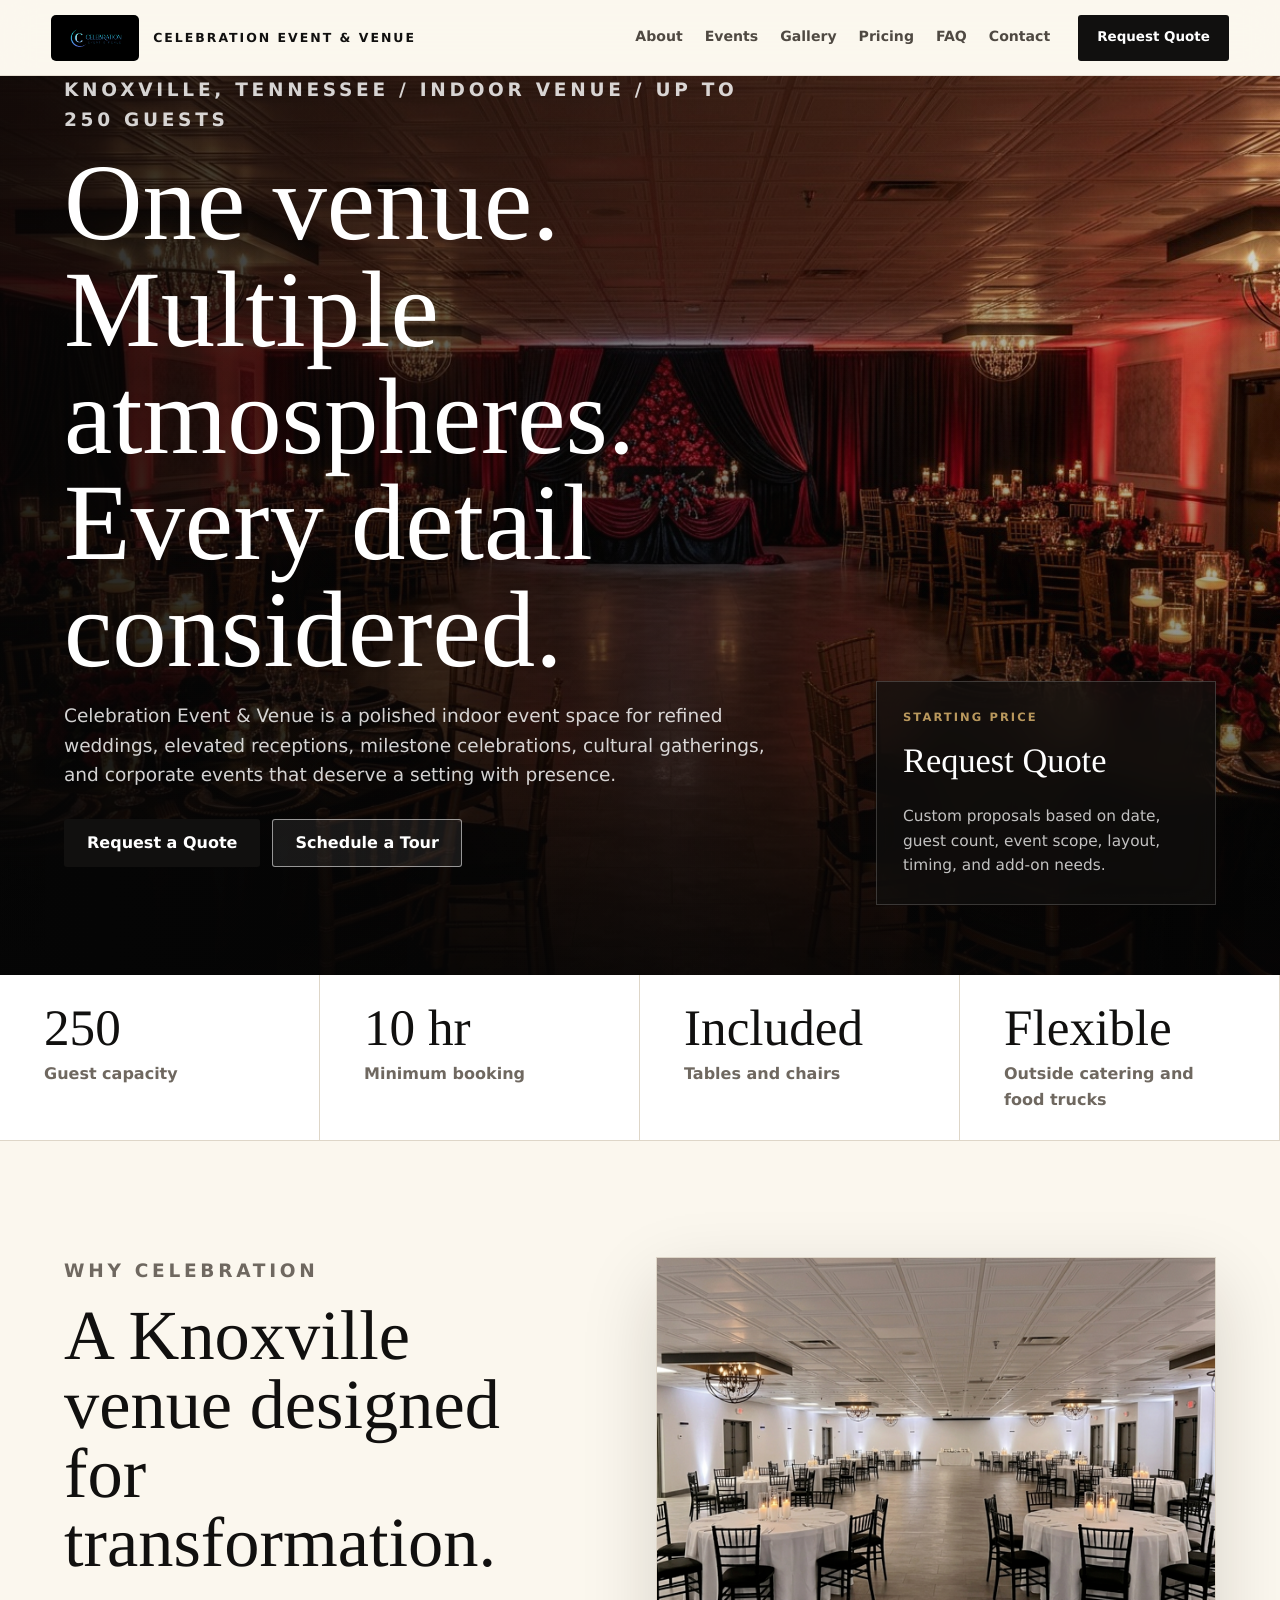
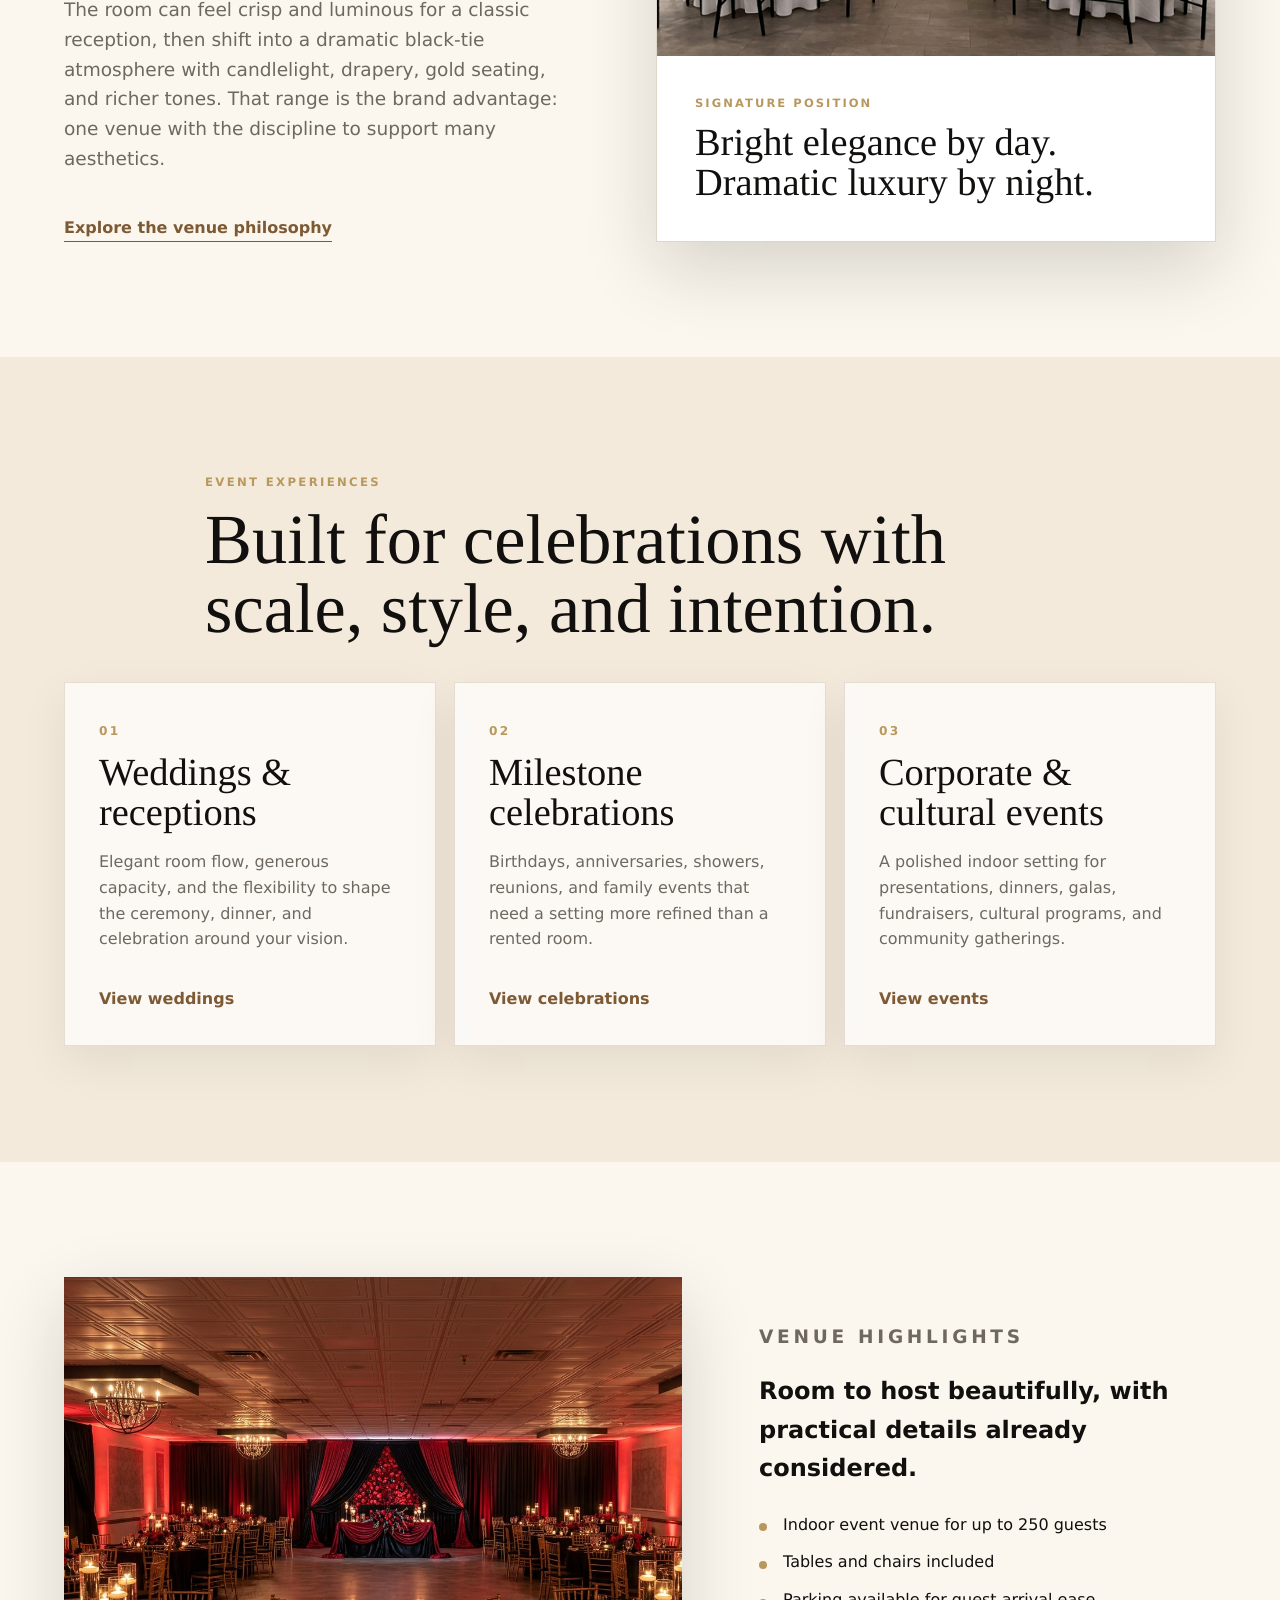
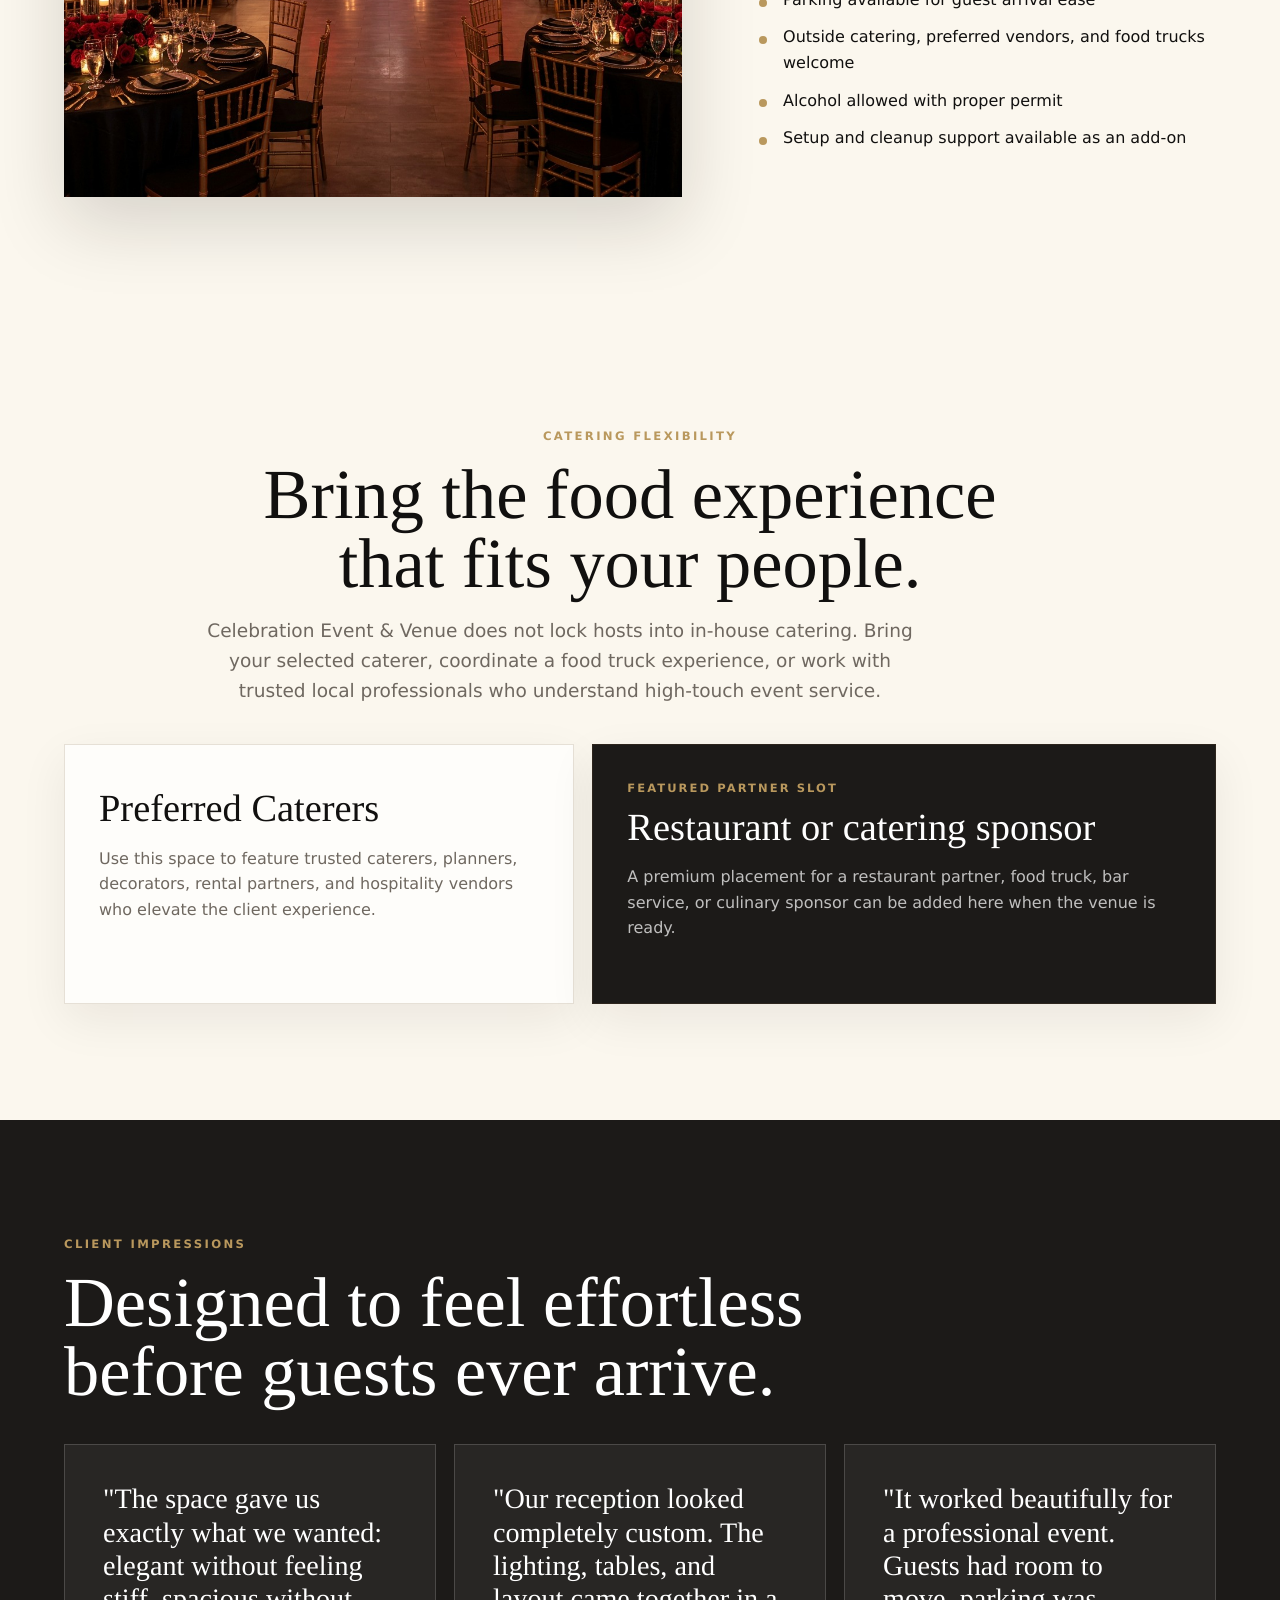
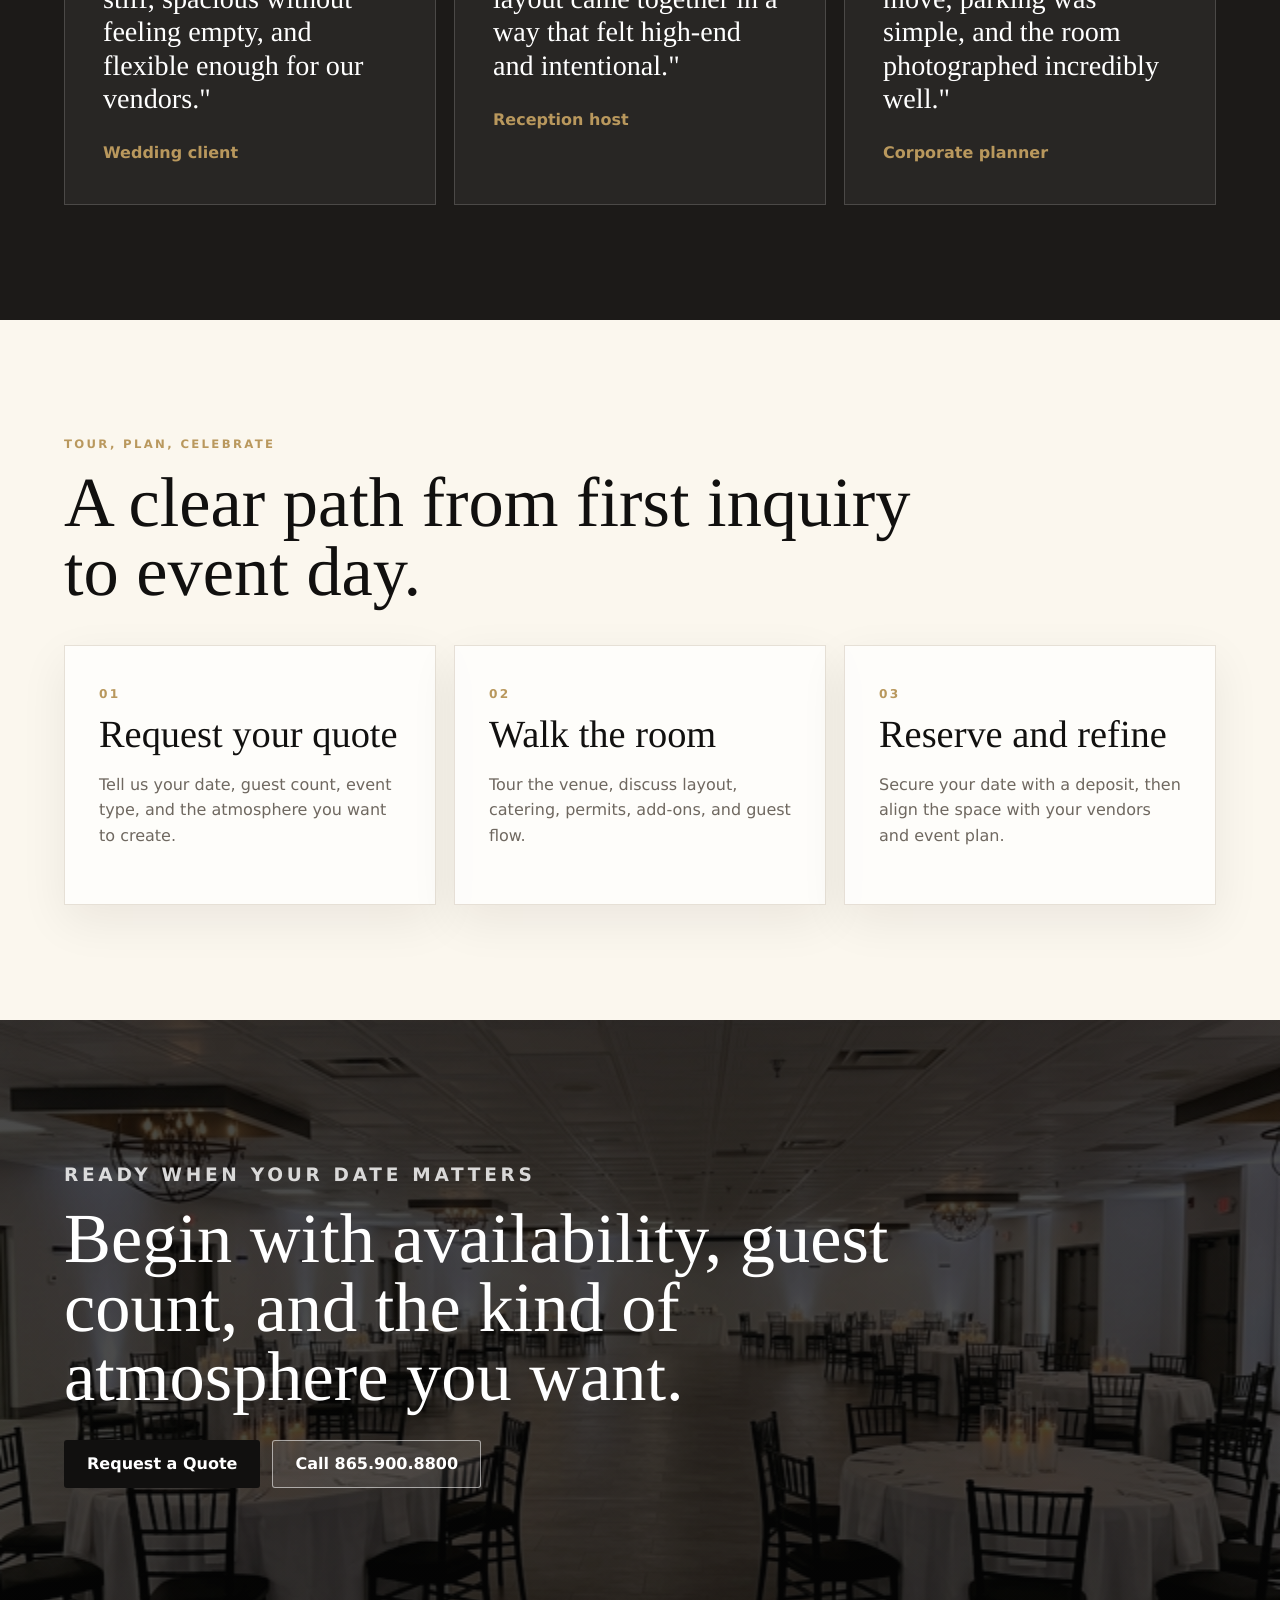
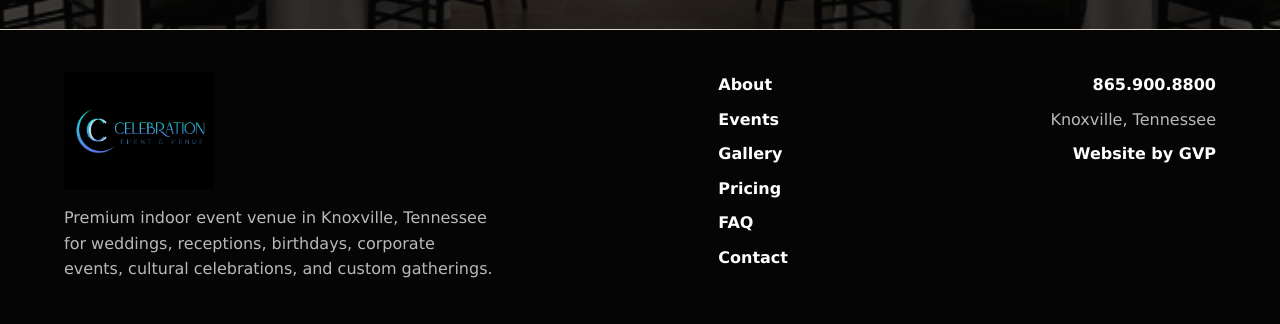
==== index.html @ e87e6501 "Build Celebration Event Venue website" ====
<!doctype html>
<html lang="en">
  <head>
    <meta charset="utf-8" />
    <meta name="viewport" content="width=device-width, initial-scale=1" />
    <title>Celebration Event &amp; Venue | Luxury Event Venue in Knoxville, TN</title>
    <meta name="description" content="Celebration Event & Venue is a premium indoor Knoxville event venue for weddings, receptions, birthdays, cultural celebrations, corporate events, and custom gatherings up to 250 guests." />
    <meta property="og:title" content="Celebration Event & Venue | Knoxville Event Venue" />
    <meta property="og:description" content="A refined indoor venue in Knoxville for elegant weddings, dramatic receptions, milestone celebrations, and polished corporate events." />
    <meta property="og:type" content="website" />
    <meta property="og:image" content="assets/venue-main.jpg" />
    <meta property="og:url" content="https://celebrationeventvenue.com/" />
    <link rel="icon" href="assets/favicon.svg" type="image/svg+xml" />
    <link rel="stylesheet" href="css/site.css" />
    <script type="application/ld+json">
      {
        "@context": "https://schema.org",
        "@type": "EventVenue",
        "name": "Celebration Event & Venue",
        "telephone": "+1-865-900-8800",
        "address": {
          "@type": "PostalAddress",
          "addressLocality": "Knoxville",
          "addressRegion": "TN",
          "addressCountry": "US"
        },
        "maximumAttendeeCapacity": 250,
        "url": "https://celebrationeventvenue.com/"
      }
    </script>
  </head>
  <body>
    <a class="skip-link" href="#main">Skip to content</a>
    <header class="site-header" data-header>
      <a class="brand" href="index.html" aria-label="Celebration Event and Venue home">
        <img src="assets/celebration-logo.png" alt="" />
        <span>Celebration Event &amp; Venue</span>
      </a>
      <button class="nav-toggle" type="button" data-nav-toggle aria-expanded="false" aria-label="Open navigation">
        <span></span><span></span>
      </button>
      <nav class="site-nav" data-nav>
        <a href="about.html">About</a>
        <a href="events.html">Events</a>
        <a href="gallery.html">Gallery</a>
        <a href="pricing.html">Pricing</a>
        <a href="faq.html">FAQ</a>
        <a href="contact.html">Contact</a>
      </nav>
      <a class="header-cta" href="contact.html#inquiry">Request Quote</a>
    </header>

    <main id="main">
      <section class="hero hero-home">
        <picture>
          <img src="assets/venue-main.jpg" alt="Bright modern reception hall at Celebration Event and Venue" />
        </picture>
        <div class="hero-shade"></div>
        <div class="hero-content reveal">
          <p class="kicker">Knoxville, Tennessee / Indoor venue / Up to 250 guests</p>
          <h1>One venue. Multiple atmospheres. Every detail considered.</h1>
          <p>
            Celebration Event &amp; Venue is a polished indoor event space for refined weddings,
            elevated receptions, milestone celebrations, cultural gatherings, and corporate events
            that deserve a setting with presence.
          </p>
          <div class="button-row">
            <a class="btn btn-primary" href="contact.html#inquiry">Request a Quote</a>
            <a class="btn btn-secondary" href="contact.html">Schedule a Tour</a>
          </div>
        </div>
        <div class="hero-card reveal" data-delay="120">
          <span>Starting price</span>
          <strong>Request Quote</strong>
          <p>Custom proposals based on date, guest count, event scope, layout, timing, and add-on needs.</p>
        </div>
      </section>

      <section class="value-strip" aria-label="Venue highlights">
        <div><strong>250</strong><span>Guest capacity</span></div>
        <div><strong>10 hr</strong><span>Minimum booking</span></div>
        <div><strong>Included</strong><span>Tables and chairs</span></div>
        <div><strong>Flexible</strong><span>Outside catering and food trucks</span></div>
      </section>

      <section class="section split">
        <div class="section-copy reveal">
          <p class="kicker">Why Celebration</p>
          <h2>A Knoxville venue designed for transformation.</h2>
          <p>
            The room can feel crisp and luminous for a classic reception, then shift into a dramatic
            black-tie atmosphere with candlelight, drapery, gold seating, and richer tones. That
            range is the brand advantage: one venue with the discipline to support many aesthetics.
          </p>
          <a class="text-link" href="about.html">Explore the venue philosophy</a>
        </div>
        <div class="atmosphere-panel reveal" data-delay="120">
          <img src="assets/venue-dramatic.png" alt="Dramatic red and black reception setup with candlelight" />
          <div>
            <span>Signature position</span>
            <h3>Bright elegance by day. Dramatic luxury by night.</h3>
          </div>
        </div>
      </section>

      <section class="section section-cream">
        <div class="section-heading reveal">
          <p class="kicker">Event experiences</p>
          <h2>Built for celebrations with scale, style, and intention.</h2>
        </div>
        <div class="card-grid three">
          <article class="feature-card reveal">
            <span>01</span>
            <h3>Weddings &amp; receptions</h3>
            <p>Elegant room flow, generous capacity, and the flexibility to shape the ceremony, dinner, and celebration around your vision.</p>
            <a href="events.html#weddings">View weddings</a>
          </article>
          <article class="feature-card reveal" data-delay="80">
            <span>02</span>
            <h3>Milestone celebrations</h3>
            <p>Birthdays, anniversaries, showers, reunions, and family events that need a setting more refined than a rented room.</p>
            <a href="events.html#birthdays">View celebrations</a>
          </article>
          <article class="feature-card reveal" data-delay="160">
            <span>03</span>
            <h3>Corporate &amp; cultural events</h3>
            <p>A polished indoor setting for presentations, dinners, galas, fundraisers, cultural programs, and community gatherings.</p>
            <a href="events.html#corporate">View events</a>
          </article>
        </div>
      </section>

      <section class="image-showcase">
        <figure class="reveal">
          <img src="assets/venue-main.jpg" alt="White linen reception layout in the indoor venue" />
        </figure>
        <div class="showcase-copy reveal" data-delay="120">
          <p class="kicker">Venue highlights</p>
          <h2>Room to host beautifully, with practical details already considered.</h2>
          <ul class="check-list">
            <li>Indoor event venue for up to 250 guests</li>
            <li>Tables and chairs included</li>
            <li>Parking available for guest arrival ease</li>
            <li>Outside catering, preferred vendors, and food trucks welcome</li>
            <li>Alcohol allowed with proper permit</li>
            <li>Setup and cleanup support available as an add-on</li>
          </ul>
        </div>
      </section>

      <section class="section vendors">
        <div class="section-heading reveal">
          <p class="kicker">Catering flexibility</p>
          <h2>Bring the food experience that fits your people.</h2>
          <p>
            Celebration Event &amp; Venue does not lock hosts into in-house catering. Bring your
            selected caterer, coordinate a food truck experience, or work with trusted local
            professionals who understand high-touch event service.
          </p>
        </div>
        <div class="vendor-grid">
          <article class="vendor-card reveal">
            <h3>Preferred Caterers</h3>
            <p>Use this space to feature trusted caterers, planners, decorators, rental partners, and hospitality vendors who elevate the client experience.</p>
          </article>
          <article class="vendor-card vendor-featured reveal" data-delay="120">
            <span>Featured partner slot</span>
            <h3>Restaurant or catering sponsor</h3>
            <p>A premium placement for a restaurant partner, food truck, bar service, or culinary sponsor can be added here when the venue is ready.</p>
          </article>
        </div>
      </section>

      <section class="section section-dark testimonials">
        <div class="section-heading reveal">
          <p class="kicker">Client impressions</p>
          <h2>Designed to feel effortless before guests ever arrive.</h2>
        </div>
        <div class="quote-grid">
          <blockquote class="reveal">
            <p>"The space gave us exactly what we wanted: elegant without feeling stiff, spacious without feeling empty, and flexible enough for our vendors."</p>
            <cite>Wedding client</cite>
          </blockquote>
          <blockquote class="reveal" data-delay="100">
            <p>"Our reception looked completely custom. The lighting, tables, and layout came together in a way that felt high-end and intentional."</p>
            <cite>Reception host</cite>
          </blockquote>
          <blockquote class="reveal" data-delay="200">
            <p>"It worked beautifully for a professional event. Guests had room to move, parking was simple, and the room photographed incredibly well."</p>
            <cite>Corporate planner</cite>
          </blockquote>
        </div>
      </section>

      <section class="section process">
        <div class="section-heading reveal">
          <p class="kicker">Tour, plan, celebrate</p>
          <h2>A clear path from first inquiry to event day.</h2>
        </div>
        <div class="process-grid">
          <article class="reveal"><span>01</span><h3>Request your quote</h3><p>Tell us your date, guest count, event type, and the atmosphere you want to create.</p></article>
          <article class="reveal" data-delay="90"><span>02</span><h3>Walk the room</h3><p>Tour the venue, discuss layout, catering, permits, add-ons, and guest flow.</p></article>
          <article class="reveal" data-delay="180"><span>03</span><h3>Reserve and refine</h3><p>Secure your date with a deposit, then align the space with your vendors and event plan.</p></article>
        </div>
      </section>

      <section class="final-cta">
        <div class="reveal">
          <p class="kicker">Ready when your date matters</p>
          <h2>Begin with availability, guest count, and the kind of atmosphere you want.</h2>
          <div class="button-row">
            <a class="btn btn-primary" href="contact.html#inquiry">Request a Quote</a>
            <a class="btn btn-secondary" href="tel:8659008800">Call 865.900.8800</a>
          </div>
        </div>
      </section>
    </main>

    <footer class="site-footer">
      <div>
        <img src="assets/celebration-logo.png" alt="Celebration Event and Venue" />
        <p>Premium indoor event venue in Knoxville, Tennessee for weddings, receptions, birthdays, corporate events, cultural celebrations, and custom gatherings.</p>
      </div>
      <nav aria-label="Footer">
        <a href="about.html">About</a>
        <a href="events.html">Events</a>
        <a href="gallery.html">Gallery</a>
        <a href="pricing.html">Pricing</a>
        <a href="faq.html">FAQ</a>
        <a href="contact.html">Contact</a>
      </nav>
      <div class="footer-contact">
        <a href="tel:8659008800">865.900.8800</a>
        <span>Knoxville, Tennessee</span>
        <a href="https://www.gshyamvp.com" target="_blank" rel="noopener">Website by GVP</a>
      </div>
    </footer>
    <script src="js/site.js"></script>
  </body>
</html>
---- css/site.css ----
:root {
  --ink: #11100f;
  --black: #050505;
  --charcoal: #1c1a18;
  --smoke: #6f6860;
  --line: #ded6c8;
  --ivory: #fbf7ee;
  --cream: #f3eadb;
  --white: #ffffff;
  --gold: #b9985d;
  --bronze: #7d5934;
  --wine: #6f1418;
  --cyan: #16d7df;
  --shadow: 0 26px 70px rgba(24, 18, 10, 0.16);
  --max: 1180px;
  --serif: Georgia, "Times New Roman", serif;
  --sans: Inter, ui-sans-serif, system-ui, -apple-system, BlinkMacSystemFont, "Segoe UI", sans-serif;
}

* {
  box-sizing: border-box;
}

html {
  scroll-behavior: smooth;
}

body {
  margin: 0;
  background: var(--ivory);
  color: var(--ink);
  font-family: var(--sans);
  line-height: 1.6;
  text-rendering: geometricPrecision;
}

body.nav-open {
  overflow: hidden;
}

img {
  display: block;
  max-width: 100%;
}

a {
  color: inherit;
  text-decoration: none;
}

button,
input,
select,
textarea {
  font: inherit;
}

.skip-link {
  position: fixed;
  left: 16px;
  top: 12px;
  z-index: 100;
  transform: translateY(-140%);
  background: var(--black);
  color: var(--white);
  padding: 10px 14px;
  border-radius: 4px;
}

.skip-link:focus {
  transform: translateY(0);
}

.site-header {
  position: sticky;
  top: 0;
  z-index: 50;
  display: grid;
  grid-template-columns: minmax(210px, 1fr) auto auto;
  align-items: center;
  gap: 28px;
  min-height: 76px;
  padding: 12px clamp(18px, 4vw, 52px);
  border-bottom: 1px solid rgba(222, 214, 200, 0.7);
  background: rgba(251, 247, 238, 0.88);
  backdrop-filter: blur(18px);
  transition: box-shadow 180ms ease, background 180ms ease;
}

.site-header.is-scrolled {
  background: rgba(251, 247, 238, 0.96);
  box-shadow: 0 12px 35px rgba(20, 16, 10, 0.08);
}

.brand {
  display: flex;
  align-items: center;
  gap: 14px;
  min-width: 0;
  color: var(--ink);
  font-size: 0.78rem;
  font-weight: 800;
  letter-spacing: 0.16em;
  text-transform: uppercase;
}

.brand img {
  width: 88px;
  height: 46px;
  object-fit: contain;
  border-radius: 5px;
  background: #000;
}

.site-nav {
  display: flex;
  align-items: center;
  gap: 22px;
  color: #4f4942;
  font-size: 0.88rem;
  font-weight: 700;
}

.site-nav a {
  position: relative;
  padding: 8px 0;
}

.site-nav a::after {
  content: "";
  position: absolute;
  left: 0;
  right: 0;
  bottom: 2px;
  height: 1px;
  transform: scaleX(0);
  transform-origin: left;
  background: var(--gold);
  transition: transform 180ms ease;
}

.site-nav a:hover::after,
.site-nav a[aria-current="page"]::after {
  transform: scaleX(1);
}

.header-cta,
.btn {
  display: inline-flex;
  align-items: center;
  justify-content: center;
  min-height: 46px;
  border: 1px solid transparent;
  border-radius: 3px;
  cursor: pointer;
  font-weight: 800;
  line-height: 1;
  text-align: center;
  transition: transform 180ms ease, background 180ms ease, border-color 180ms ease, color 180ms ease;
}

.header-cta {
  padding: 0 18px;
  background: var(--ink);
  color: var(--white);
  font-size: 0.84rem;
}

.btn {
  padding: 15px 22px;
}

.btn:hover,
.header-cta:hover {
  transform: translateY(-2px);
}

.btn-primary {
  background: var(--ink);
  color: var(--white);
}

.btn-secondary {
  border-color: rgba(255, 255, 255, 0.55);
  background: rgba(255, 255, 255, 0.08);
  color: var(--white);
}

.section .btn-secondary,
.page-intro .btn-secondary,
.pricing-panel .btn-secondary {
  border-color: var(--line);
  color: var(--ink);
  background: transparent;
}

.nav-toggle {
  display: none;
}

.hero,
.page-hero {
  position: relative;
  min-height: min(820px, calc(100svh - 76px));
  display: grid;
  align-items: end;
  overflow: hidden;
  isolation: isolate;
  background: var(--black);
}

.hero picture,
.hero > img,
.page-hero > img {
  position: absolute;
  inset: 0;
  z-index: -2;
  width: 100%;
  height: 100%;
}

.hero picture img,
.page-hero > img {
  width: 100%;
  height: 100%;
  object-fit: cover;
}

.hero-shade {
  position: absolute;
  inset: 0;
  z-index: -1;
  background:
    linear-gradient(90deg, rgba(5, 5, 5, 0.86), rgba(5, 5, 5, 0.52) 46%, rgba(5, 5, 5, 0.1)),
    linear-gradient(0deg, rgba(5, 5, 5, 0.82), rgba(5, 5, 5, 0.08) 58%);
}

.hero-content,
.page-hero-content {
  width: min(760px, calc(100% - 36px));
  margin: 0 0 clamp(58px, 9vw, 108px) clamp(18px, 5vw, 64px);
  color: var(--white);
}

.hero h1,
.page-hero h1,
.page-intro h1,
.section h2,
.final-cta h2,
.pricing-panel h2,
.contact-card a {
  margin: 0;
  font-family: var(--serif);
  font-weight: 500;
  line-height: 0.98;
  letter-spacing: 0;
}

.hero h1 {
  max-width: 830px;
  font-size: clamp(3.6rem, 8.5vw, 8.6rem);
}

.page-hero h1,
.page-intro h1 {
  max-width: 930px;
  font-size: clamp(3.1rem, 7vw, 7.2rem);
}

.hero p,
.page-hero p,
.page-intro p,
.section-heading > p:not(.kicker),
.section-copy p,
.showcase-copy p,
.final-cta p,
.pricing-panel p,
.contact-card p {
  max-width: 710px;
  color: rgba(255, 255, 255, 0.82);
  font-size: clamp(1.02rem, 1.45vw, 1.22rem);
}

.page-intro p,
.section-heading > p:not(.kicker),
.section-copy p,
.showcase-copy p,
.pricing-panel p,
.contact-card p {
  color: var(--smoke);
}

.kicker {
  margin: 0 0 15px;
  color: var(--gold);
  font-size: 0.73rem;
  font-weight: 900;
  letter-spacing: 0.2em;
  text-transform: uppercase;
}

.button-row {
  display: flex;
  flex-wrap: wrap;
  gap: 12px;
  margin-top: 28px;
}

.hero-card {
  position: absolute;
  right: clamp(18px, 5vw, 64px);
  bottom: clamp(22px, 6vw, 70px);
  width: min(340px, calc(100% - 36px));
  padding: 26px;
  border: 1px solid rgba(255, 255, 255, 0.18);
  background: rgba(17, 16, 15, 0.72);
  color: var(--white);
  backdrop-filter: blur(18px);
}

.hero-card span,
.pricing-panel span,
.contact-card span,
.vendor-featured span,
.atmosphere-panel span,
.editorial-card span {
  display: block;
  color: var(--gold);
  font-size: 0.72rem;
  font-weight: 900;
  letter-spacing: 0.18em;
  text-transform: uppercase;
}

.hero-card strong {
  display: block;
  margin-top: 8px;
  font-family: var(--serif);
  font-size: 2.15rem;
  font-weight: 500;
}

.hero-card p {
  margin-bottom: 0;
  color: rgba(255, 255, 255, 0.75);
  font-size: 0.96rem;
}

.value-strip {
  display: grid;
  grid-template-columns: repeat(4, 1fr);
  border-bottom: 1px solid var(--line);
  background: var(--white);
}

.value-strip div {
  min-height: 128px;
  padding: 28px clamp(20px, 4vw, 44px);
  border-right: 1px solid var(--line);
}

.value-strip strong {
  display: block;
  font-family: var(--serif);
  font-size: clamp(2rem, 4vw, 3.5rem);
  font-weight: 500;
  line-height: 1;
}

.value-strip span {
  display: block;
  margin-top: 7px;
  color: var(--smoke);
  font-weight: 750;
}

.section,
.page-intro,
.gallery-tools,
.gallery-grid-page,
.faq-section,
.inquiry-layout,
.contact-hero {
  padding: clamp(70px, 9vw, 128px) clamp(18px, 5vw, 64px);
}

.section {
  max-width: calc(var(--max) + 128px);
  margin: 0 auto;
}

.section-cream {
  max-width: none;
  background: var(--cream);
}

.section-cream > * {
  max-width: var(--max);
  margin-inline: auto;
}

.section-dark {
  max-width: none;
  background: var(--charcoal);
  color: var(--white);
}

.section-dark .section-heading,
.section-dark .quote-grid {
  max-width: var(--max);
  margin-inline: auto;
}

.section h2,
.final-cta h2 {
  max-width: 850px;
  font-size: clamp(2.55rem, 5.5vw, 5.8rem);
}

.section-heading {
  max-width: 870px;
  margin-bottom: 38px;
}

.split {
  display: grid;
  grid-template-columns: minmax(0, 0.9fr) minmax(320px, 1fr);
  gap: clamp(34px, 7vw, 88px);
  align-items: center;
}

.atmosphere-panel,
.editorial-card,
.contact-card,
.pricing-panel,
.map-placeholder {
  border: 1px solid var(--line);
  background: var(--white);
  box-shadow: var(--shadow);
}

.atmosphere-panel {
  display: grid;
}

.atmosphere-panel img {
  width: 100%;
  aspect-ratio: 1.4;
  object-fit: cover;
}

.atmosphere-panel div,
.editorial-card,
.contact-card {
  padding: clamp(25px, 4vw, 38px);
}

.atmosphere-panel h3,
.editorial-card h3,
.vendor-card h3,
.feature-card h3,
.process-grid h3,
.event-row h2,
.map-placeholder h2,
.form-heading h2 {
  margin: 10px 0 0;
  font-family: var(--serif);
  font-size: clamp(1.6rem, 3vw, 2.7rem);
  font-weight: 500;
  line-height: 1.05;
}

.text-link {
  display: inline-flex;
  margin-top: 22px;
  color: var(--bronze);
  font-weight: 900;
  border-bottom: 1px solid currentColor;
}

.card-grid {
  display: grid;
  gap: 18px;
}

.card-grid.three {
  grid-template-columns: repeat(3, minmax(0, 1fr));
}

.feature-card,
.vendor-card,
.process-grid article {
  min-height: 260px;
  padding: clamp(24px, 3vw, 34px);
  border: 1px solid rgba(125, 89, 52, 0.18);
  background: rgba(255, 255, 255, 0.74);
  box-shadow: 0 16px 45px rgba(30, 20, 12, 0.07);
  transition: transform 180ms ease, box-shadow 180ms ease;
}

.feature-card:hover,
.vendor-card:hover,
.gallery-item:hover,
.process-grid article:hover {
  transform: translateY(-4px);
  box-shadow: 0 24px 60px rgba(30, 20, 12, 0.13);
}

.feature-card span,
.process-grid span {
  color: var(--gold);
  font-size: 0.76rem;
  font-weight: 900;
  letter-spacing: 0.18em;
}

.feature-card p,
.vendor-card p,
.process-grid p,
.event-row p,
.event-row li,
.detail-list span,
.faq-section p,
.form-heading p {
  color: var(--smoke);
}

.feature-card a {
  display: inline-flex;
  margin-top: 18px;
  color: var(--bronze);
  font-weight: 850;
}

.image-showcase {
  display: grid;
  grid-template-columns: minmax(0, 1.15fr) minmax(340px, 0.85fr);
  gap: clamp(34px, 6vw, 80px);
  align-items: center;
  padding: clamp(70px, 9vw, 128px) clamp(18px, 5vw, 64px);
  background: var(--ivory);
}

.image-showcase figure {
  margin: 0;
  overflow: hidden;
  box-shadow: var(--shadow);
}

.image-showcase img {
  width: 100%;
  min-height: 520px;
  object-fit: cover;
}

.check-list,
.event-row ul {
  display: grid;
  gap: 12px;
  margin: 24px 0 0;
  padding: 0;
  list-style: none;
}

.check-list li,
.event-row li {
  position: relative;
  padding-left: 24px;
}

.check-list li::before,
.event-row li::before {
  content: "";
  position: absolute;
  left: 0;
  top: 0.74em;
  width: 8px;
  height: 8px;
  border-radius: 50%;
  background: var(--gold);
}

.vendors .section-heading {
  margin-inline: auto;
  text-align: center;
}

.vendor-grid,
.quote-grid,
.process-grid {
  display: grid;
  grid-template-columns: repeat(3, minmax(0, 1fr));
  gap: 18px;
  max-width: var(--max);
  margin-inline: auto;
}

.vendor-grid {
  grid-template-columns: 0.9fr 1.1fr;
}

.vendor-featured {
  background: var(--charcoal);
  color: var(--white);
}

.vendor-featured p {
  color: rgba(255, 255, 255, 0.72);
}

.quote-grid blockquote {
  margin: 0;
  padding: clamp(25px, 4vw, 38px);
  border: 1px solid rgba(255, 255, 255, 0.16);
  background: rgba(255, 255, 255, 0.05);
}

.quote-grid p {
  margin: 0;
  font-family: var(--serif);
  font-size: clamp(1.35rem, 2.2vw, 2.05rem);
  line-height: 1.18;
}

.quote-grid cite {
  display: block;
  margin-top: 24px;
  color: var(--gold);
  font-style: normal;
  font-weight: 800;
}

.process-grid {
  grid-template-columns: repeat(3, 1fr);
}

.final-cta {
  padding: clamp(80px, 11vw, 150px) clamp(18px, 5vw, 64px);
  background:
    linear-gradient(rgba(5, 5, 5, 0.72), rgba(5, 5, 5, 0.72)),
    url("../assets/venue-dramatic.png") center / cover;
  color: var(--white);
}

.final-cta > div {
  max-width: var(--max);
  margin: 0 auto;
}

.page-hero {
  min-height: 600px;
}

.page-hero-dark .hero-shade {
  background:
    linear-gradient(90deg, rgba(5, 5, 5, 0.9), rgba(55, 8, 10, 0.58) 52%, rgba(5, 5, 5, 0.16)),
    linear-gradient(0deg, rgba(5, 5, 5, 0.86), rgba(5, 5, 5, 0.08));
}

.page-intro {
  max-width: var(--max);
  margin: 0 auto;
}

.page-intro h1 {
  color: var(--ink);
}

.page-intro p {
  max-width: 760px;
}

.mission-band {
  padding: clamp(72px, 9vw, 130px) clamp(18px, 5vw, 64px);
  background: var(--charcoal);
  color: var(--white);
}

.mission-band > * {
  max-width: var(--max);
  margin-inline: auto;
}

.mission-band h2 {
  max-width: 1040px;
  margin-top: 0;
  font-family: var(--serif);
  font-size: clamp(2.3rem, 4.8vw, 5.25rem);
  font-weight: 500;
  line-height: 1.04;
}

.details-grid {
  display: grid;
  grid-template-columns: 0.7fr 1fr;
  gap: clamp(30px, 6vw, 76px);
}

.detail-list {
  display: grid;
  gap: 0;
  margin: 0;
  padding: 0;
  list-style: none;
  border-top: 1px solid var(--line);
}

.detail-list li {
  display: grid;
  grid-template-columns: 0.45fr 1fr;
  gap: 18px;
  padding: 18px 0;
  border-bottom: 1px solid var(--line);
}

.detail-list strong {
  font-weight: 900;
}

.event-suite {
  display: grid;
  gap: clamp(54px, 8vw, 100px);
}

.event-row {
  display: grid;
  grid-template-columns: minmax(0, 0.95fr) minmax(320px, 1fr);
  gap: clamp(28px, 6vw, 78px);
  align-items: center;
}

.event-row-reverse img {
  order: 2;
}

.event-row img {
  width: 100%;
  min-height: 440px;
  object-fit: cover;
  box-shadow: var(--shadow);
}

.event-row .btn {
  margin-top: 24px;
}

.gallery-tools {
  display: flex;
  flex-wrap: wrap;
  gap: 10px;
  max-width: var(--max);
  margin: -80px auto 0;
  padding-top: 0;
  padding-bottom: 30px;
}

.filter-btn {
  min-height: 42px;
  border: 1px solid var(--line);
  background: var(--white);
  color: var(--ink);
  cursor: pointer;
  padding: 0 16px;
  font-weight: 800;
}

.filter-btn.is-active {
  background: var(--ink);
  color: var(--white);
}

.gallery-grid-page {
  display: grid;
  grid-template-columns: repeat(3, minmax(0, 1fr));
  grid-auto-rows: 260px;
  gap: 16px;
  max-width: calc(var(--max) + 128px);
  margin: 0 auto;
  padding-top: 0;
}

.gallery-item {
  position: relative;
  overflow: hidden;
  border: 0;
  background: var(--black);
  cursor: pointer;
  padding: 0;
  color: var(--white);
  text-align: left;
}

.gallery-item[hidden] {
  display: none;
}

.gallery-item img {
  width: 100%;
  height: 100%;
  object-fit: cover;
  opacity: 0.9;
  transition: transform 450ms ease, opacity 180ms ease;
}

.gallery-item:hover img {
  transform: scale(1.04);
  opacity: 0.72;
}

.gallery-item span {
  position: absolute;
  left: 18px;
  bottom: 16px;
  z-index: 1;
  font-weight: 900;
}

.gallery-item.wide {
  grid-column: span 2;
}

.gallery-item.tall {
  grid-row: span 2;
}

.logo-gallery img {
  object-fit: contain;
  padding: 42px;
}

.lightbox {
  position: fixed;
  inset: 0;
  z-index: 100;
  display: grid;
  place-items: center;
  padding: 60px 18px 28px;
  background: rgba(0, 0, 0, 0.88);
}

.lightbox[hidden] {
  display: none;
}

.lightbox img {
  max-height: 82vh;
  max-width: min(1120px, 100%);
  box-shadow: 0 30px 80px rgba(0, 0, 0, 0.45);
}

.lightbox-close {
  position: absolute;
  top: 18px;
  right: 18px;
  border: 1px solid rgba(255, 255, 255, 0.45);
  background: transparent;
  color: var(--white);
  cursor: pointer;
  padding: 10px 14px;
  font-weight: 900;
}

.pricing-panel {
  display: flex;
  align-items: center;
  justify-content: space-between;
  gap: 24px;
  max-width: var(--max);
  margin: 0 auto clamp(40px, 6vw, 80px);
  padding: clamp(28px, 5vw, 56px);
}

.pricing-panel h2 {
  font-size: clamp(3rem, 7vw, 7rem);
}

.faq-section {
  display: grid;
  gap: 12px;
  max-width: 940px;
  margin: 0 auto;
  padding-top: 0;
}

.faq-section details {
  border: 1px solid var(--line);
  background: var(--white);
  box-shadow: 0 14px 34px rgba(30, 20, 12, 0.05);
}

.faq-section summary {
  cursor: pointer;
  padding: 22px 24px;
  font-family: var(--serif);
  font-size: 1.35rem;
}

.faq-section p {
  margin: 0;
  padding: 0 24px 24px;
}

.contact-hero {
  display: grid;
  grid-template-columns: 1fr minmax(300px, 0.45fr);
  gap: 28px;
  max-width: calc(var(--max) + 128px);
  margin: 0 auto;
}

.contact-hero .page-intro {
  padding: 0;
}

.contact-card {
  align-self: start;
}

.contact-card a {
  display: block;
  margin-top: 12px;
  font-size: clamp(2.35rem, 4.5vw, 4.4rem);
}

.inquiry-layout {
  display: grid;
  grid-template-columns: minmax(0, 1fr) minmax(320px, 0.82fr);
  gap: clamp(28px, 5vw, 70px);
  max-width: calc(var(--max) + 128px);
  margin: 0 auto;
  padding-top: 0;
}

.inquiry-form {
  display: grid;
  grid-template-columns: repeat(2, minmax(0, 1fr));
  gap: 18px;
  padding: clamp(24px, 4vw, 40px);
  border: 1px solid var(--line);
  background: var(--white);
  box-shadow: var(--shadow);
}

.form-heading,
.inquiry-form .full,
.inquiry-form button,
.form-status {
  grid-column: 1 / -1;
}

.inquiry-form label {
  display: grid;
  gap: 8px;
  min-width: 0;
  color: var(--ink);
  font-weight: 850;
}

.inquiry-form input,
.inquiry-form select,
.inquiry-form textarea {
  width: 100%;
  min-height: 50px;
  border: 1px solid #cfc5b4;
  background: #fffdf8;
  color: var(--ink);
  padding: 12px 13px;
  outline: none;
}

.inquiry-form textarea {
  resize: vertical;
}

.inquiry-form input:focus,
.inquiry-form select:focus,
.inquiry-form textarea:focus {
  border-color: var(--gold);
  box-shadow: 0 0 0 3px rgba(185, 152, 93, 0.22);
}

.checkbox-row {
  grid-column: 1 / -1;
  display: flex !important;
  align-items: center;
  gap: 10px;
}

.checkbox-row input {
  width: 18px;
  min-height: 18px;
}

.form-status {
  min-height: 1.4em;
  margin: 0;
  color: var(--smoke);
}

.map-placeholder {
  overflow: hidden;
  align-self: start;
}

.map-placeholder img {
  width: 100%;
  aspect-ratio: 1.25;
  object-fit: cover;
}

.map-placeholder div {
  padding: clamp(24px, 4vw, 36px);
}

.site-footer {
  display: grid;
  grid-template-columns: minmax(260px, 1.1fr) auto minmax(220px, 0.7fr);
  gap: 32px;
  padding: 42px clamp(18px, 5vw, 64px);
  border-top: 1px solid var(--line);
  background: var(--black);
  color: rgba(255, 255, 255, 0.72);
}

.site-footer img {
  width: 150px;
  margin-bottom: 16px;
  background: #000;
}

.site-footer p {
  max-width: 430px;
  margin: 0;
}

.site-footer nav,
.footer-contact {
  display: grid;
  gap: 9px;
  align-content: start;
}

.site-footer a {
  color: var(--white);
  font-weight: 750;
}

.footer-contact {
  text-align: right;
}

.reveal {
  opacity: 0;
  transform: translateY(22px);
  transition: opacity 700ms ease, transform 700ms ease;
  transition-delay: var(--delay, 0ms);
}

.reveal.is-visible {
  opacity: 1;
  transform: translateY(0);
}

@media (prefers-reduced-motion: reduce) {
  *,
  *::before,
  *::after {
    scroll-behavior: auto !important;
    transition-duration: 0.01ms !important;
    animation-duration: 0.01ms !important;
  }

  .reveal {
    opacity: 1;
    transform: none;
  }
}

@media (max-width: 1050px) {
  .site-header {
    grid-template-columns: minmax(0, 1fr) auto auto;
  }

  .site-nav {
    position: fixed;
    inset: 76px 0 auto 0;
    display: grid;
    gap: 0;
    padding: 18px;
    border-bottom: 1px solid var(--line);
    background: rgba(251, 247, 238, 0.98);
    transform: translateY(-120%);
    transition: transform 220ms ease;
  }

  .site-nav.is-open {
    transform: translateY(0);
  }

  .site-nav a {
    padding: 16px 4px;
    border-bottom: 1px solid rgba(222, 214, 200, 0.75);
  }

  .nav-toggle {
    display: grid;
    gap: 6px;
    width: 46px;
    height: 44px;
    place-content: center;
    border: 1px solid var(--line);
    background: transparent;
    cursor: pointer;
  }

  .nav-toggle span {
    display: block;
    width: 20px;
    height: 2px;
    background: var(--ink);
  }

  .hero-card {
    position: static;
    margin: -48px 18px 36px auto;
  }

  .value-strip,
  .card-grid.three,
  .vendor-grid,
  .quote-grid,
  .process-grid,
  .gallery-grid-page {
    grid-template-columns: repeat(2, minmax(0, 1fr));
  }

  .split,
  .image-showcase,
  .details-grid,
  .event-row,
  .contact-hero,
  .inquiry-layout {
    grid-template-columns: 1fr;
  }

  .event-row-reverse img {
    order: 0;
  }
}

@media (max-width: 700px) {
  .site-header {
    min-height: 70px;
    gap: 10px;
    padding-inline: 14px;
  }

  .brand {
    gap: 9px;
    font-size: 0.68rem;
    letter-spacing: 0.1em;
  }

  .brand img {
    width: 62px;
    height: 38px;
  }

  .header-cta {
    display: none;
  }

  .site-nav {
    inset: 70px 0 auto 0;
  }

  .hero,
  .page-hero {
    min-height: 670px;
  }

  .hero-content,
  .page-hero-content {
    width: calc(100% - 32px);
    margin: 0 16px 52px;
  }

  .button-row,
  .btn {
    width: 100%;
  }

  .value-strip,
  .card-grid.three,
  .vendor-grid,
  .quote-grid,
  .process-grid,
  .gallery-grid-page,
  .inquiry-form {
    grid-template-columns: 1fr;
  }

  .value-strip div {
    min-height: 104px;
    border-right: 0;
    border-bottom: 1px solid var(--line);
  }

  .image-showcase img,
  .event-row img {
    min-height: 320px;
  }

  .detail-list li {
    grid-template-columns: 1fr;
    gap: 3px;
  }

  .gallery-item.wide,
  .gallery-item.tall {
    grid-column: auto;
    grid-row: auto;
  }

  .gallery-grid-page {
    grid-auto-rows: 270px;
  }

  .pricing-panel {
    align-items: flex-start;
    flex-direction: column;
  }

  .site-footer {
    grid-template-columns: 1fr;
  }

  .footer-contact {
    text-align: left;
  }
}
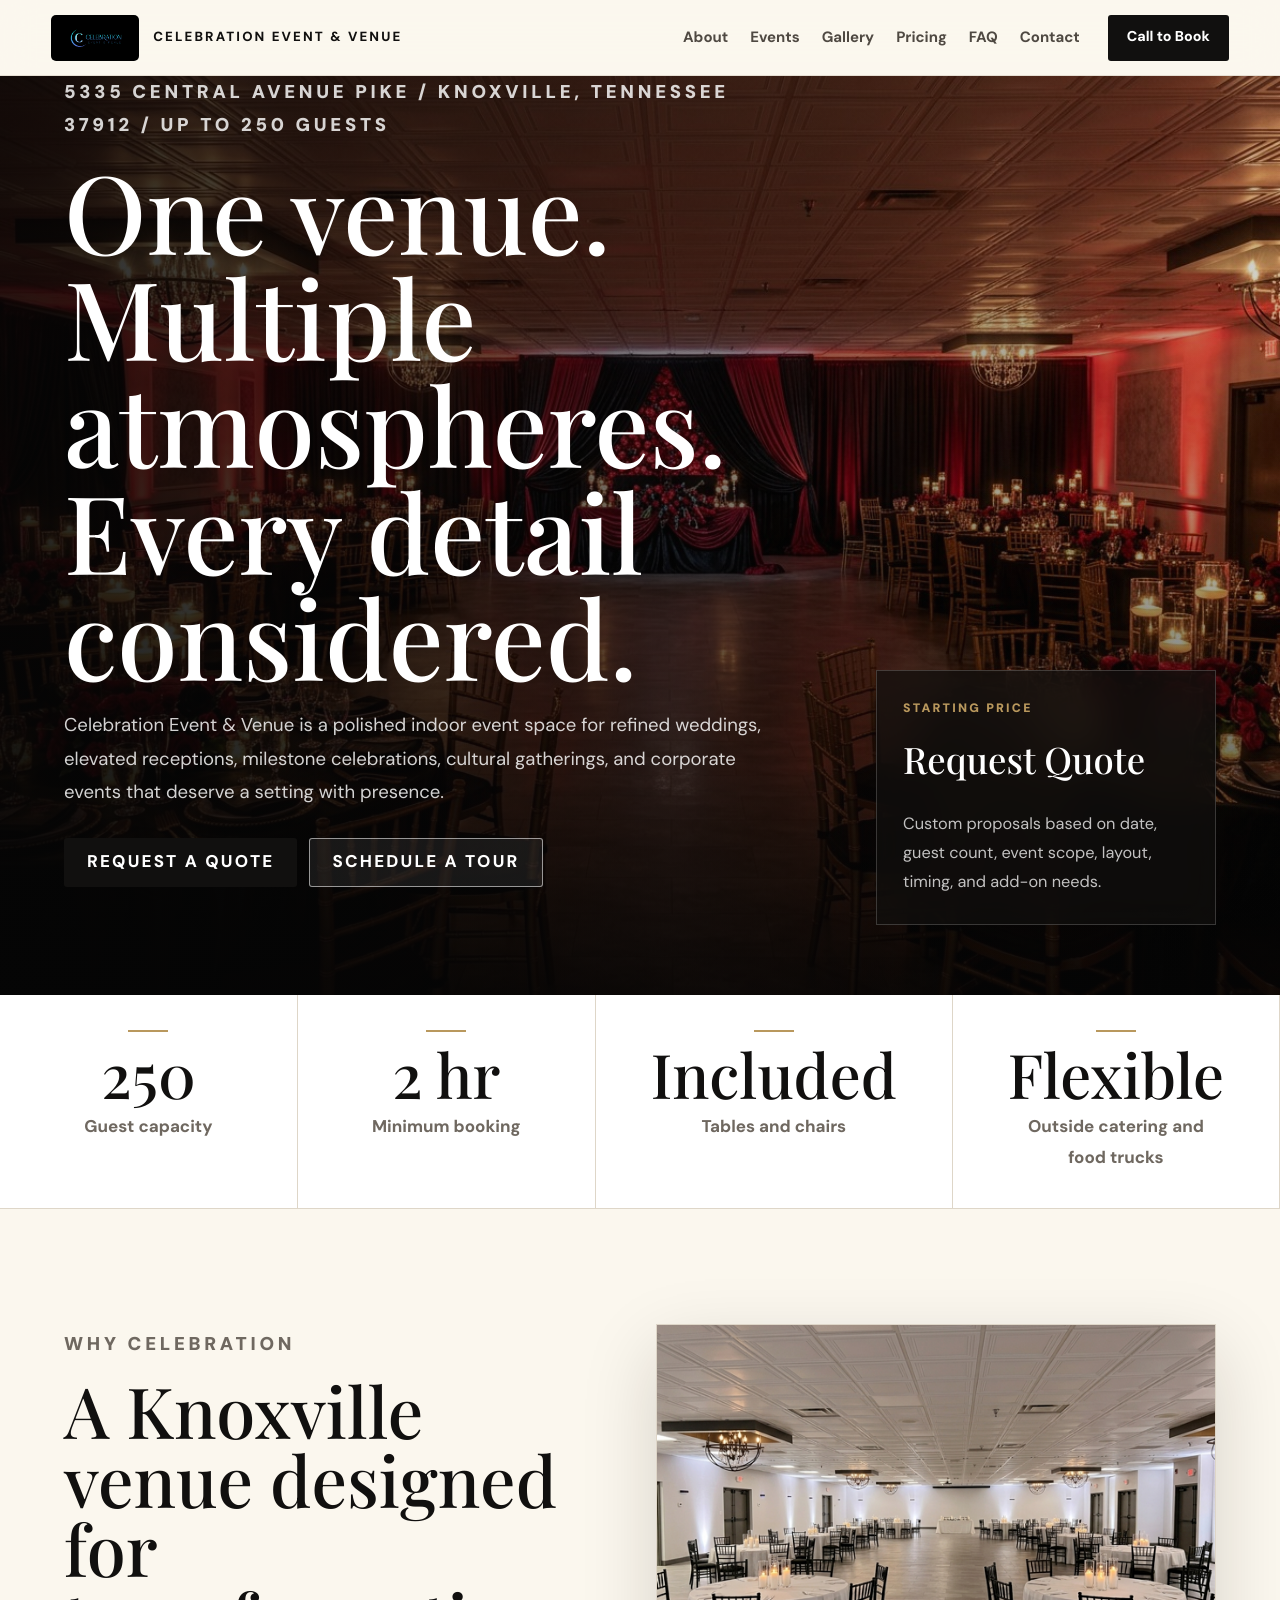
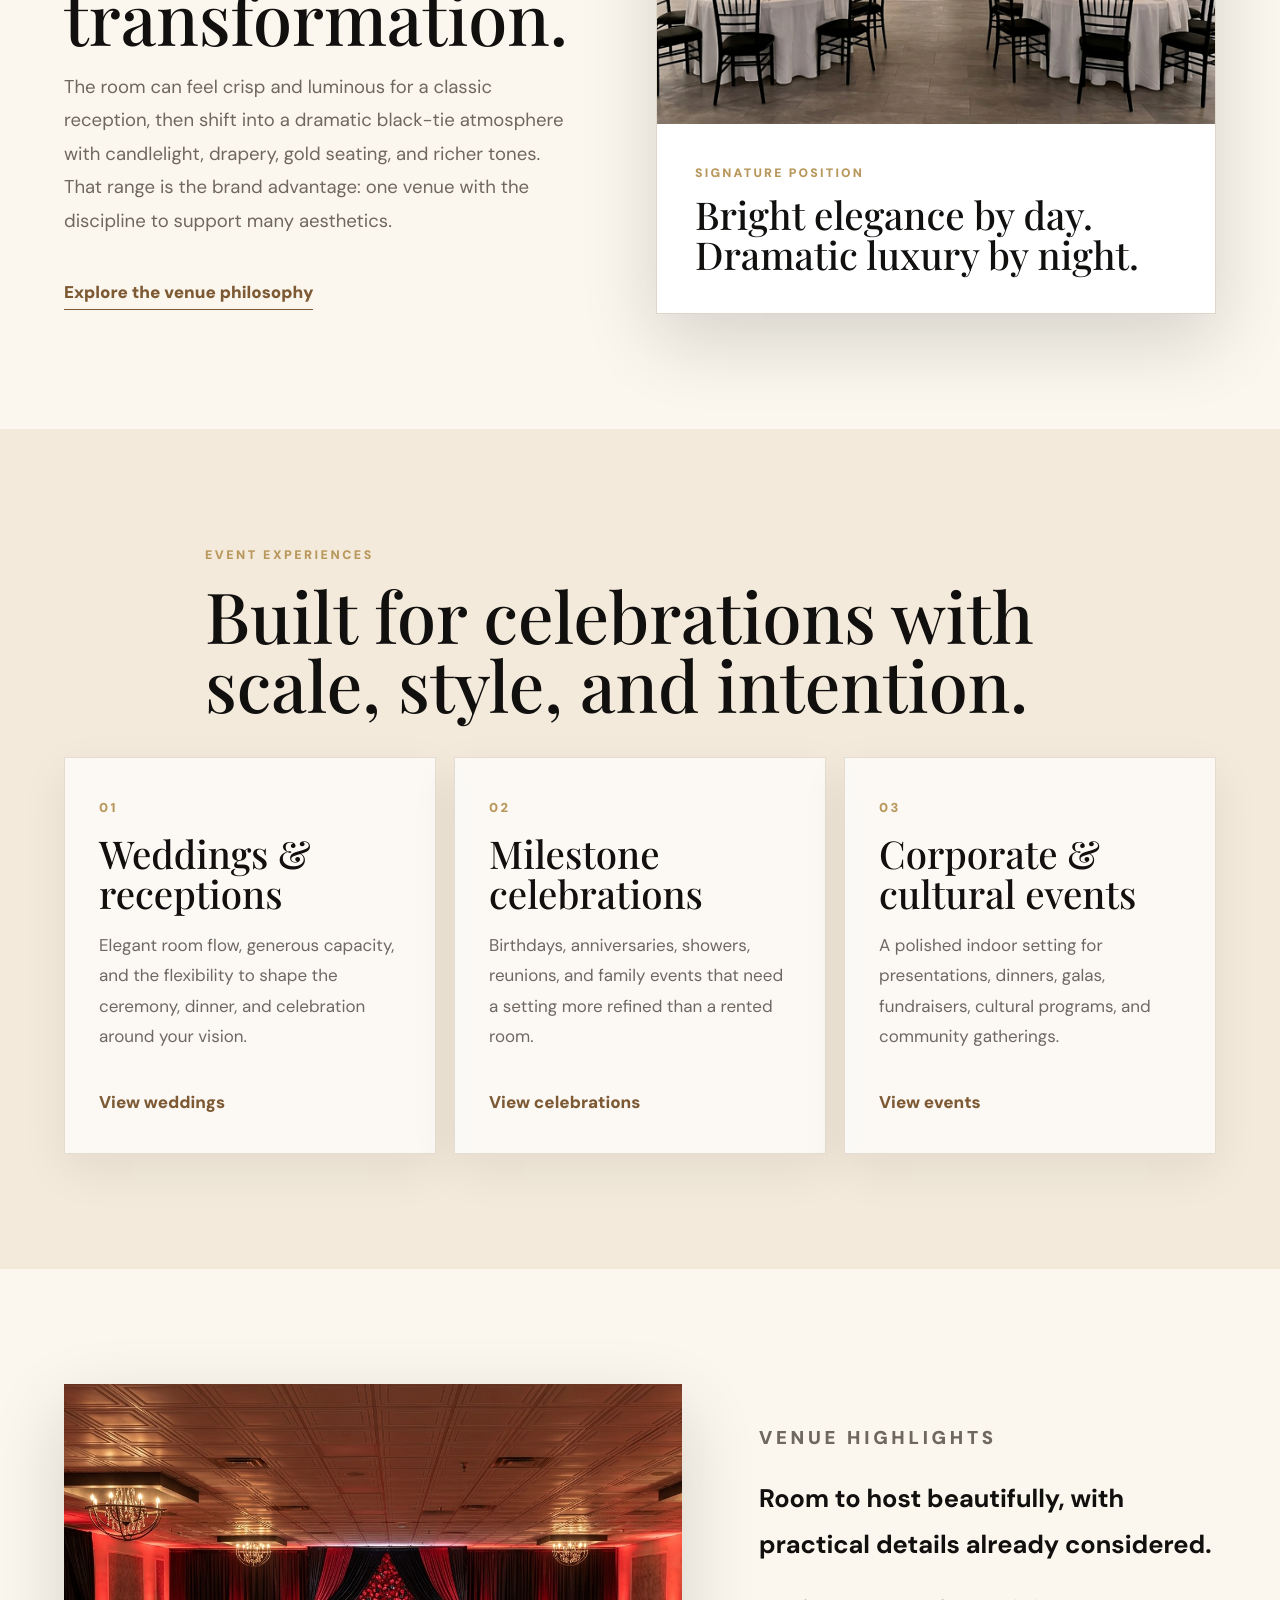
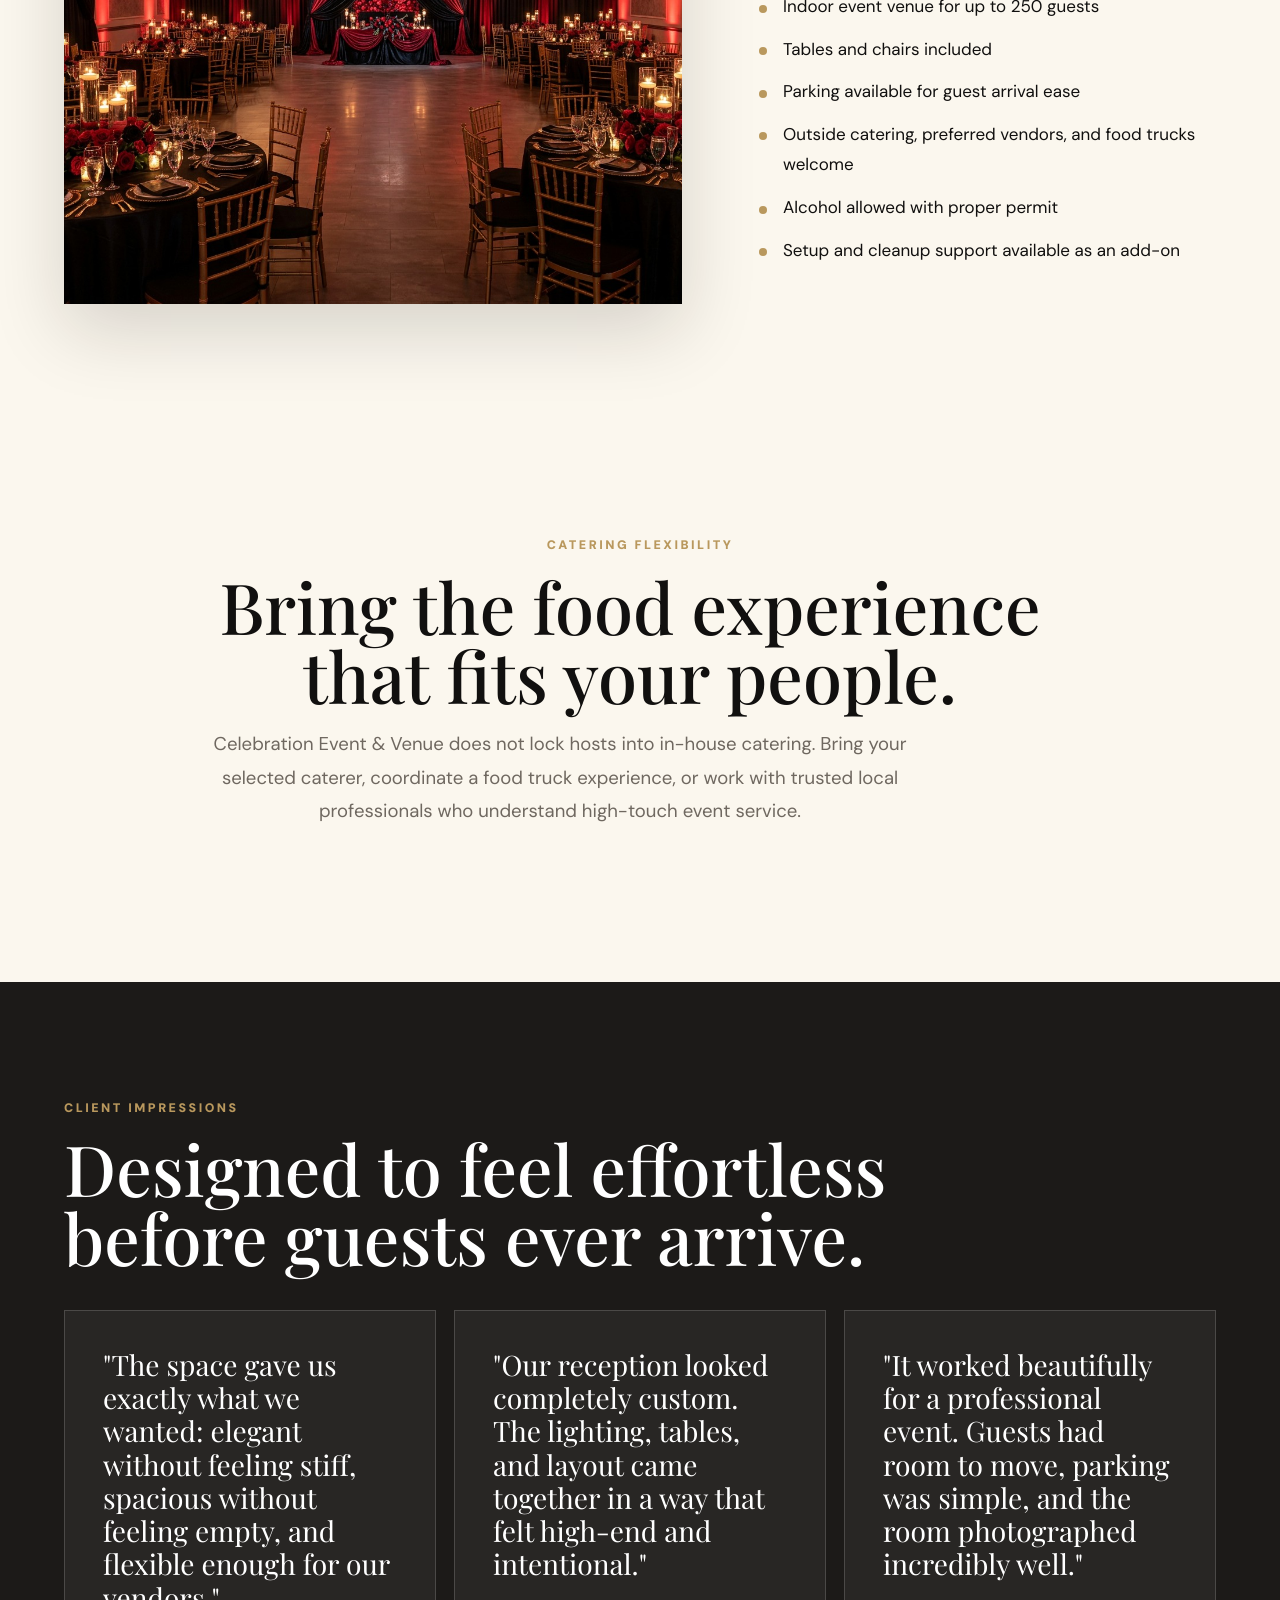
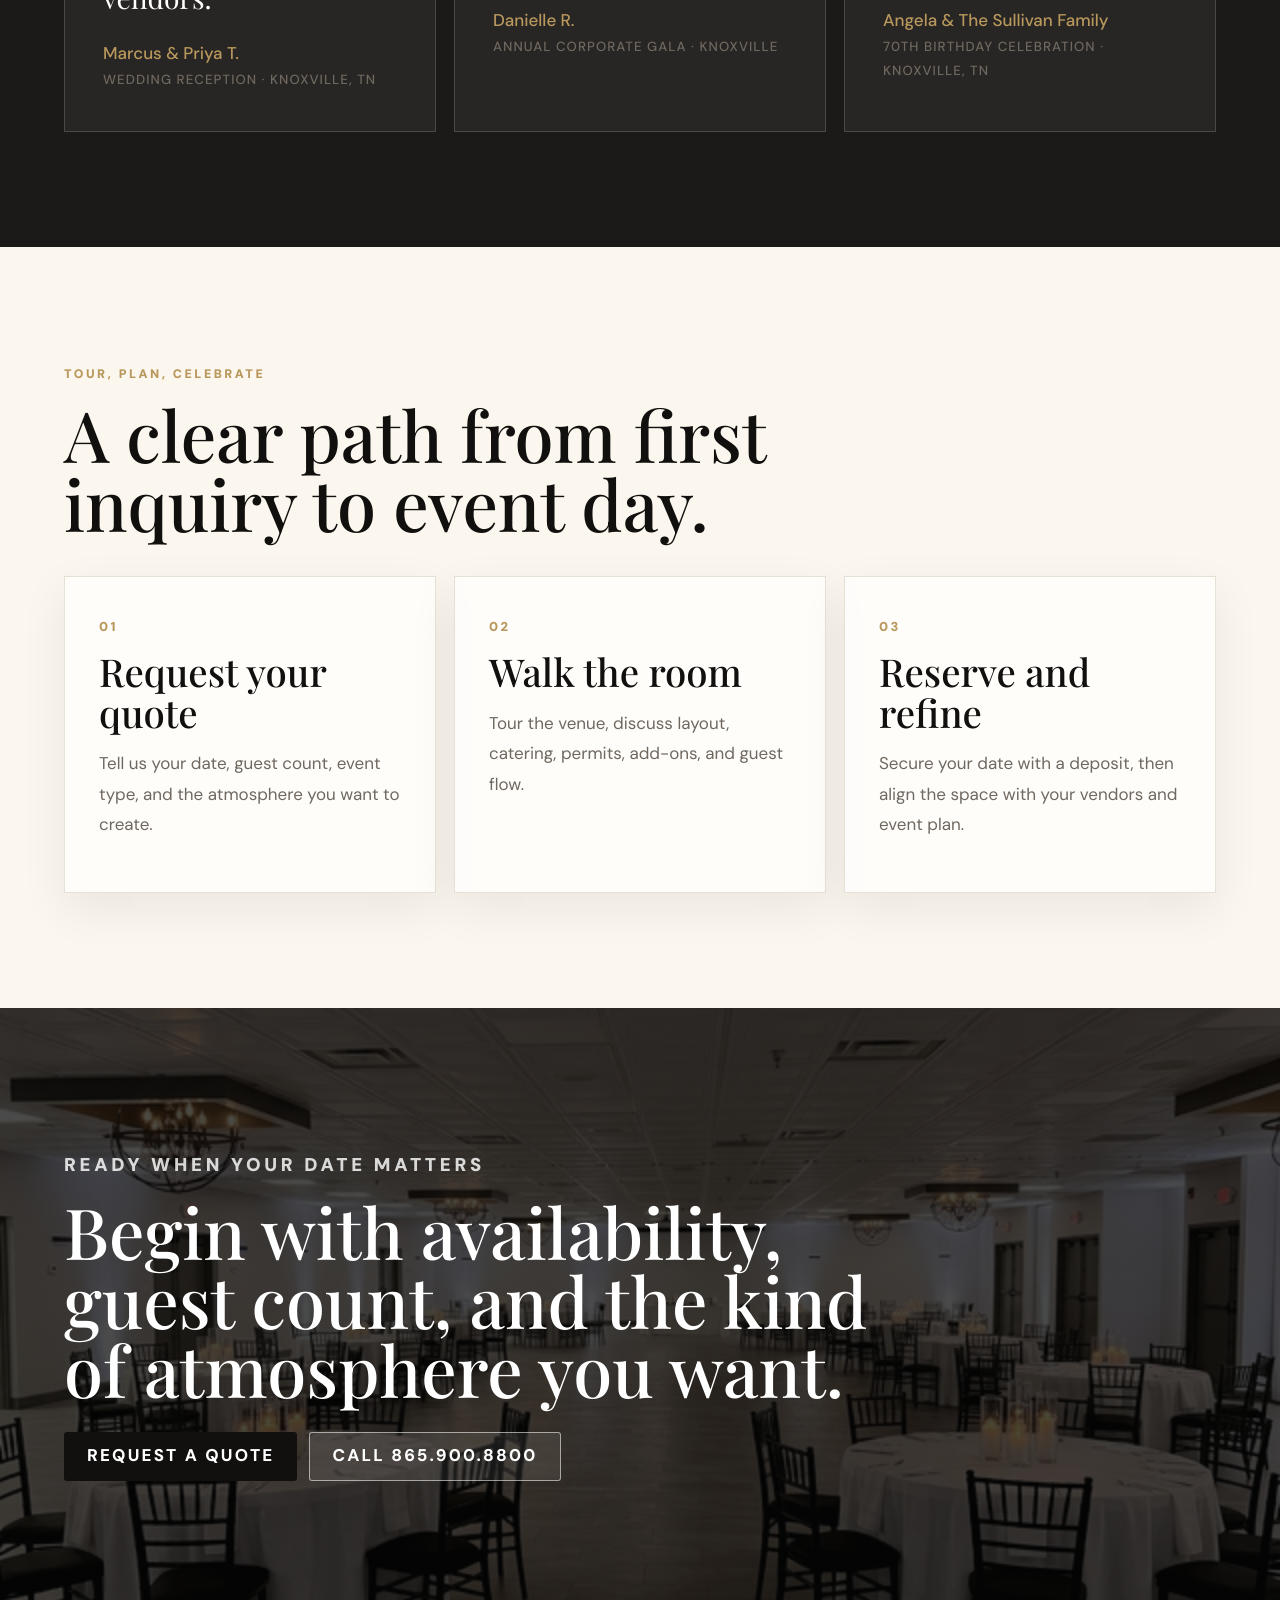
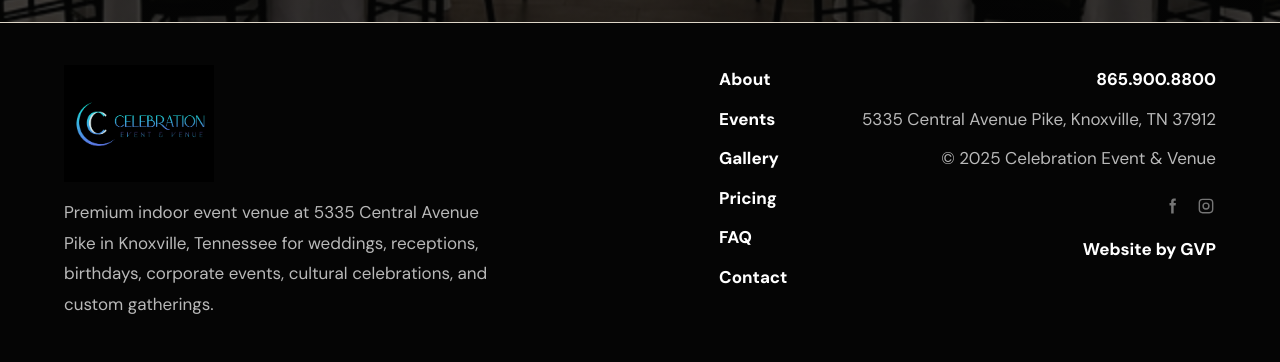
==== commit 1af32cd4: "Initial commit - Jarvis Betting AI" ====
--- a/index.html
+++ b/index.html
@@ -20,8 +20,10 @@
         "telephone": "+1-865-900-8800",
         "address": {
           "@type": "PostalAddress",
+          "streetAddress": "5335 Central Avenue Pike",
           "addressLocality": "Knoxville",
           "addressRegion": "TN",
+          "postalCode": "37912",
           "addressCountry": "US"
         },
         "maximumAttendeeCapacity": 250,
@@ -47,7 +49,7 @@
         <a href="faq.html">FAQ</a>
         <a href="contact.html">Contact</a>
       </nav>
-      <a class="header-cta" href="contact.html#inquiry">Request Quote</a>
+      <a class="header-cta" href="tel:8659008800">Call to Book</a>
     </header>
 
     <main id="main">
@@ -57,7 +59,7 @@
         </picture>
         <div class="hero-shade"></div>
         <div class="hero-content reveal">
-          <p class="kicker">Knoxville, Tennessee / Indoor venue / Up to 250 guests</p>
+          <p class="kicker">5335 Central Avenue Pike / Knoxville, Tennessee 37912 / Up to 250 guests</p>
           <h1>One venue. Multiple atmospheres. Every detail considered.</h1>
           <p>
             Celebration Event &amp; Venue is a polished indoor event space for refined weddings,
@@ -65,7 +67,7 @@
             that deserve a setting with presence.
           </p>
           <div class="button-row">
-            <a class="btn btn-primary" href="contact.html#inquiry">Request a Quote</a>
+            <a class="btn btn-primary" href="contact.html">Request a Quote</a>
             <a class="btn btn-secondary" href="contact.html">Schedule a Tour</a>
           </div>
         </div>
@@ -78,7 +80,7 @@
 
       <section class="value-strip" aria-label="Venue highlights">
         <div><strong>250</strong><span>Guest capacity</span></div>
-        <div><strong>10 hr</strong><span>Minimum booking</span></div>
+        <div><strong>2 hr</strong><span>Minimum booking</span></div>
         <div><strong>Included</strong><span>Tables and chairs</span></div>
         <div><strong>Flexible</strong><span>Outside catering and food trucks</span></div>
       </section>
@@ -158,17 +160,6 @@
             professionals who understand high-touch event service.
           </p>
         </div>
-        <div class="vendor-grid">
-          <article class="vendor-card reveal">
-            <h3>Preferred Caterers</h3>
-            <p>Use this space to feature trusted caterers, planners, decorators, rental partners, and hospitality vendors who elevate the client experience.</p>
-          </article>
-          <article class="vendor-card vendor-featured reveal" data-delay="120">
-            <span>Featured partner slot</span>
-            <h3>Restaurant or catering sponsor</h3>
-            <p>A premium placement for a restaurant partner, food truck, bar service, or culinary sponsor can be added here when the venue is ready.</p>
-          </article>
-        </div>
       </section>
 
       <section class="section section-dark testimonials">
@@ -179,15 +170,15 @@
         <div class="quote-grid">
           <blockquote class="reveal">
             <p>"The space gave us exactly what we wanted: elegant without feeling stiff, spacious without feeling empty, and flexible enough for our vendors."</p>
-            <cite>Wedding client</cite>
+            <cite><strong>Marcus &amp; Priya T.</strong><span>Wedding Reception · Knoxville, TN</span></cite>
           </blockquote>
           <blockquote class="reveal" data-delay="100">
             <p>"Our reception looked completely custom. The lighting, tables, and layout came together in a way that felt high-end and intentional."</p>
-            <cite>Reception host</cite>
+            <cite><strong>Danielle R.</strong><span>Annual Corporate Gala · Knoxville</span></cite>
           </blockquote>
           <blockquote class="reveal" data-delay="200">
             <p>"It worked beautifully for a professional event. Guests had room to move, parking was simple, and the room photographed incredibly well."</p>
-            <cite>Corporate planner</cite>
+            <cite><strong>Angela &amp; The Sullivan Family</strong><span>70th Birthday Celebration · Knoxville, TN</span></cite>
           </blockquote>
         </div>
       </section>
@@ -209,7 +200,7 @@
           <p class="kicker">Ready when your date matters</p>
           <h2>Begin with availability, guest count, and the kind of atmosphere you want.</h2>
           <div class="button-row">
-            <a class="btn btn-primary" href="contact.html#inquiry">Request a Quote</a>
+            <a class="btn btn-primary" href="contact.html">Request a Quote</a>
             <a class="btn btn-secondary" href="tel:8659008800">Call 865.900.8800</a>
           </div>
         </div>
@@ -219,7 +210,7 @@
     <footer class="site-footer">
       <div>
         <img src="assets/celebration-logo.png" alt="Celebration Event and Venue" />
-        <p>Premium indoor event venue in Knoxville, Tennessee for weddings, receptions, birthdays, corporate events, cultural celebrations, and custom gatherings.</p>
+        <p>Premium indoor event venue at 5335 Central Avenue Pike in Knoxville, Tennessee for weddings, receptions, birthdays, corporate events, cultural celebrations, and custom gatherings.</p>
       </div>
       <nav aria-label="Footer">
         <a href="about.html">About</a>
@@ -231,10 +222,21 @@
       </nav>
       <div class="footer-contact">
         <a href="tel:8659008800">865.900.8800</a>
-        <span>Knoxville, Tennessee</span>
+        <span>5335 Central Avenue Pike, Knoxville, TN 37912</span>
+        <span>© 2025 Celebration Event &amp; Venue</span>
+        <div class="footer-social" aria-label="Social links">
+          <a href="#" aria-label="Facebook"><svg width="20" height="20" fill="currentColor" viewBox="0 0 24 24"><path d="M14 8.5V6.7c0-.8.5-1 1-1h1.5V3h-2.2C11.8 3 11 4.8 11 6.4v2.1H9v2.8h2V21h3v-9.7h2.3l.4-2.8H14z"/></svg></a>
+          <a href="#" aria-label="Instagram"><svg width="20" height="20" fill="none" stroke="currentColor" stroke-width="1.7" viewBox="0 0 24 24"><rect x="4" y="4" width="16" height="16" rx="4"/><circle cx="12" cy="12" r="3.5"/><path d="M17.5 6.8h.01"/></svg></a>
+        </div>
         <a href="https://www.gshyamvp.com" target="_blank" rel="noopener">Website by GVP</a>
       </div>
     </footer>
     <script src="js/site.js"></script>
+    <div class="mobile-phone-bar" aria-label="Call to book">
+      <a href="tel:8659008800" class="mobile-phone-bar__link">
+        <svg width="18" height="18" fill="none" stroke="currentColor" stroke-width="1.5" viewBox="0 0 24 24"><path stroke-linecap="round" stroke-linejoin="round" d="M2.25 6.75c0 8.284 6.716 15 15 15h2.25a2.25 2.25 0 002.25-2.25v-1.372c0-.516-.351-.966-.852-1.091l-4.423-1.106c-.44-.11-.902.055-1.173.417l-.97 1.293c-.282.376-.769.542-1.21.38a12.035 12.035 0 01-7.143-7.143c-.162-.441.004-.928.38-1.21l1.293-.97c.363-.271.527-.734.417-1.173L6.963 3.102a1.125 1.125 0 00-1.091-.852H4.5A2.25 2.25 0 002.25 4.5v2.25z"/></svg>
+        <span>Tap to Call — 865.900.8800</span>
+      </a>
+    </div>
   </body>
 </html>
--- a/css/site.css
+++ b/css/site.css
@@ -1,11 +1,16 @@
+@import url('https://fonts.googleapis.com/css2?family=Playfair+Display:ital,wght@0,400;0,500;0,600;0,700;1,400;1,500&family=DM+Sans:wght@300;400;500;600&display=swap');
+
 :root {
   --ink: #11100f;
   --black: #050505;
   --charcoal: #1c1a18;
   --smoke: #6f6860;
+  --warm-gray: #6f6860;
   --line: #ded6c8;
+  --border: #ded6c8;
   --ivory: #fbf7ee;
   --cream: #f3eadb;
+  --champagne: #f3eadb;
   --white: #ffffff;
   --gold: #b9985d;
   --bronze: #7d5934;
@@ -13,8 +18,10 @@
   --cyan: #16d7df;
   --shadow: 0 26px 70px rgba(24, 18, 10, 0.16);
   --max: 1180px;
-  --serif: Georgia, "Times New Roman", serif;
-  --sans: Inter, ui-sans-serif, system-ui, -apple-system, BlinkMacSystemFont, "Segoe UI", sans-serif;
+  --font-serif: 'Playfair Display', Georgia, serif;
+  --font-sans: 'DM Sans', 'Helvetica Neue', sans-serif;
+  --serif: var(--font-serif);
+  --sans: var(--font-sans);
 }
 
 * {
@@ -22,6 +29,7 @@
 }
 
 html {
+  font-size: 17px;
   scroll-behavior: smooth;
 }
 
@@ -30,7 +38,7 @@
   background: var(--ivory);
   color: var(--ink);
   font-family: var(--sans);
-  line-height: 1.6;
+  line-height: 1.8;
   text-rendering: geometricPrecision;
 }
 
@@ -168,6 +176,9 @@
 
 .btn {
   padding: 15px 22px;
+  gap: 10px;
+  letter-spacing: 0.13em;
+  text-transform: uppercase;
 }
 
 .btn:hover,
@@ -178,6 +189,16 @@
 .btn-primary {
   background: var(--ink);
   color: var(--white);
+}
+
+.btn--gold {
+  background: var(--gold);
+  color: var(--white);
+}
+
+.btn--gold:hover,
+.btn--gold:focus {
+  box-shadow: 0 8px 24px rgba(184,154,94,0.28);
 }
 
 .btn-secondary {
@@ -258,13 +279,13 @@
 
 .hero h1 {
   max-width: 830px;
-  font-size: clamp(3.6rem, 8.5vw, 8.6rem);
+  font-size: clamp(2.6rem, 8.5vw, 8.6rem);
 }
 
 .page-hero h1,
 .page-intro h1 {
   max-width: 930px;
-  font-size: clamp(3.1rem, 7vw, 7.2rem);
+  font-size: clamp(2.6rem, 7vw, 7.2rem);
 }
 
 .hero p,
@@ -299,6 +320,10 @@
   text-transform: uppercase;
 }
 
+.eyebrow {
+  letter-spacing: 0.2em;
+}
+
 .button-row {
   display: flex;
   flex-wrap: wrap;
@@ -355,14 +380,24 @@
 
 .value-strip div {
   min-height: 128px;
-  padding: 28px clamp(20px, 4vw, 44px);
+  padding: 35px clamp(25px, 5vw, 55px);
   border-right: 1px solid var(--line);
+  text-align: center;
+}
+
+.value-strip div::before {
+  content: "";
+  display: block;
+  width: 40px;
+  height: 2px;
+  margin: 0 auto 12px;
+  background: var(--gold);
 }
 
 .value-strip strong {
   display: block;
   font-family: var(--serif);
-  font-size: clamp(2rem, 4vw, 3.5rem);
+  font-size: clamp(2.4rem, 4.8vw, 4.2rem);
   font-weight: 500;
   line-height: 1;
 }
@@ -630,6 +665,20 @@
   font-weight: 800;
 }
 
+.quote-grid cite strong {
+  display: block;
+  font-weight: 500;
+}
+
+.quote-grid cite span {
+  display: block;
+  color: var(--warm-gray);
+  font-size: 0.78rem;
+  font-weight: 500;
+  letter-spacing: 0.08em;
+  text-transform: uppercase;
+}
+
 .process-grid {
   grid-template-columns: repeat(3, 1fr);
 }
@@ -777,6 +826,16 @@
   max-width: calc(var(--max) + 128px);
   margin: 0 auto;
   padding-top: 0;
+}
+
+.gallery-note {
+  max-width: var(--max);
+  margin: -84px auto 96px;
+  padding: 0 clamp(18px, 5vw, 64px);
+  color: var(--warm-gray);
+  font-size: 0.9rem;
+  font-style: italic;
+  text-align: center;
 }
 
 .gallery-item {
@@ -919,7 +978,61 @@
 .contact-card a {
   display: block;
   margin-top: 12px;
-  font-size: clamp(2.35rem, 4.5vw, 4.4rem);
+  font-family: var(--font-serif);
+  font-size: 2.2rem;
+  color: var(--gold);
+}
+
+.call-to-book-section {
+  padding: 80px 0;
+  background: var(--champagne);
+  border-top: 1px solid var(--border);
+  border-bottom: 1px solid var(--border);
+}
+
+.container--narrow {
+  width: min(720px, calc(100% - 36px));
+  margin: 0 auto;
+}
+
+.text-center {
+  text-align: center;
+}
+
+.call-to-book-section h2 {
+  margin: 0 0 1rem;
+  font-family: var(--font-serif);
+  font-size: clamp(2.2rem, 5vw, 4.6rem);
+  font-weight: 500;
+  line-height: 1.05;
+}
+
+.call-to-book-section > .container--narrow > p {
+  max-width: 520px;
+  margin: 0 auto 2rem;
+  color: var(--warm-gray);
+}
+
+.btn--large {
+  padding: 20px 48px;
+  font-size: 1.15rem;
+  letter-spacing: 0.08em;
+}
+
+.btn--large svg {
+  width: 22px;
+  height: 22px;
+}
+
+.call-note {
+  font-size: 0.82rem;
+  color: var(--warm-gray);
+  margin-top: 16px;
+  font-style: italic;
+}
+
+.call-to-book-section > .container--narrow > p.call-note {
+  margin: 16px auto 0;
 }
 
 .inquiry-layout {
@@ -929,6 +1042,10 @@
   max-width: calc(var(--max) + 128px);
   margin: 0 auto;
   padding-top: 0;
+}
+
+.inquiry-layout > .map-placeholder:only-child {
+  grid-column: 1 / -1;
 }
 
 .inquiry-form {
@@ -1045,6 +1162,26 @@
   font-weight: 750;
 }
 
+.footer-social {
+  display: flex;
+  gap: 14px;
+  margin-top: 12px;
+  justify-content: flex-end;
+}
+
+.footer-social a {
+  color: rgba(255,255,255,0.45);
+  transition: color 0.3s;
+}
+
+.footer-social a:hover {
+  color: rgba(255,255,255,0.9);
+}
+
+.mobile-phone-bar {
+  display: none;
+}
+
 .footer-contact {
   text-align: right;
 }
@@ -1238,4 +1375,40 @@
   .footer-contact {
     text-align: left;
   }
-}
+
+  .footer-social {
+    justify-content: flex-start;
+  }
+}
+
+@media (max-width: 768px) {
+  .mobile-phone-bar {
+    display: flex;
+    position: fixed;
+    bottom: 0;
+    left: 0;
+    right: 0;
+    z-index: 1100;
+    background: var(--gold);
+    padding: 16px 24px;
+    align-items: center;
+    justify-content: center;
+  }
+
+  .mobile-phone-bar__link {
+    display: flex;
+    align-items: center;
+    gap: 10px;
+    color: var(--white);
+    font-family: var(--font-sans);
+    font-size: 0.88rem;
+    font-weight: 600;
+    letter-spacing: 0.12em;
+    text-transform: uppercase;
+    text-decoration: none;
+  }
+
+  body {
+    padding-bottom: 60px;
+  }
+}
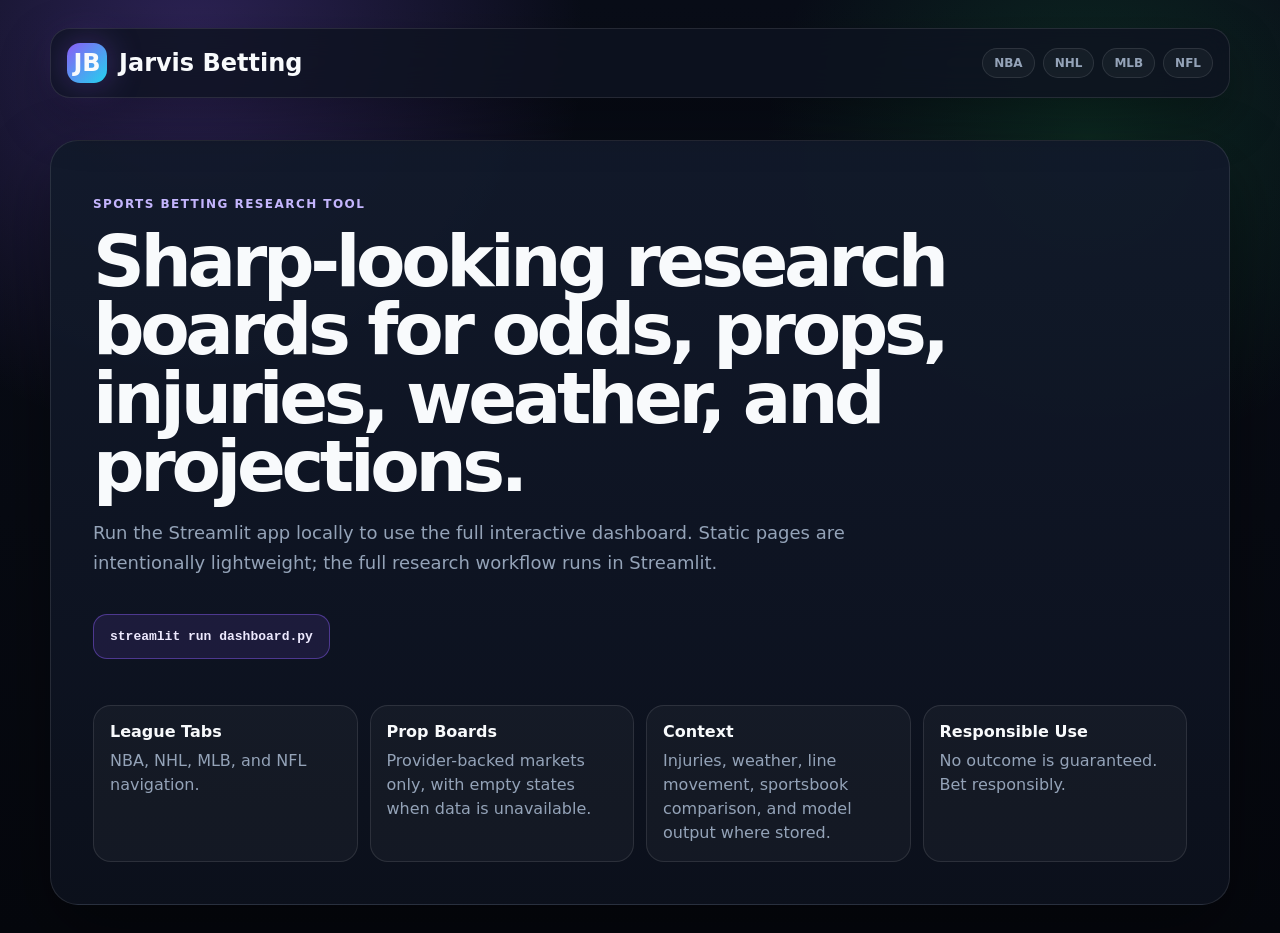
==== commit f7a51629: "Major dashboard overhaul: dark UI, data_service layer, weather/injury context, prop tables, Parlay B" ====
--- a/index.html
+++ b/index.html
@@ -1,242 +1,30 @@
 <!doctype html>
 <html lang="en">
-  <head>
-    <meta charset="utf-8" />
-    <meta name="viewport" content="width=device-width, initial-scale=1" />
-    <title>Celebration Event &amp; Venue | Luxury Event Venue in Knoxville, TN</title>
-    <meta name="description" content="Celebration Event & Venue is a premium indoor Knoxville event venue for weddings, receptions, birthdays, cultural celebrations, corporate events, and custom gatherings up to 250 guests." />
-    <meta property="og:title" content="Celebration Event & Venue | Knoxville Event Venue" />
-    <meta property="og:description" content="A refined indoor venue in Knoxville for elegant weddings, dramatic receptions, milestone celebrations, and polished corporate events." />
-    <meta property="og:type" content="website" />
-    <meta property="og:image" content="assets/venue-main.jpg" />
-    <meta property="og:url" content="https://celebrationeventvenue.com/" />
-    <link rel="icon" href="assets/favicon.svg" type="image/svg+xml" />
-    <link rel="stylesheet" href="css/site.css" />
-    <script type="application/ld+json">
-      {
-        "@context": "https://schema.org",
-        "@type": "EventVenue",
-        "name": "Celebration Event & Venue",
-        "telephone": "+1-865-900-8800",
-        "address": {
-          "@type": "PostalAddress",
-          "streetAddress": "5335 Central Avenue Pike",
-          "addressLocality": "Knoxville",
-          "addressRegion": "TN",
-          "postalCode": "37912",
-          "addressCountry": "US"
-        },
-        "maximumAttendeeCapacity": 250,
-        "url": "https://celebrationeventvenue.com/"
-      }
-    </script>
-  </head>
-  <body>
-    <a class="skip-link" href="#main">Skip to content</a>
-    <header class="site-header" data-header>
-      <a class="brand" href="index.html" aria-label="Celebration Event and Venue home">
-        <img src="assets/celebration-logo.png" alt="" />
-        <span>Celebration Event &amp; Venue</span>
-      </a>
-      <button class="nav-toggle" type="button" data-nav-toggle aria-expanded="false" aria-label="Open navigation">
-        <span></span><span></span>
-      </button>
-      <nav class="site-nav" data-nav>
-        <a href="about.html">About</a>
-        <a href="events.html">Events</a>
-        <a href="gallery.html">Gallery</a>
-        <a href="pricing.html">Pricing</a>
-        <a href="faq.html">FAQ</a>
-        <a href="contact.html">Contact</a>
-      </nav>
-      <a class="header-cta" href="tel:8659008800">Call to Book</a>
-    </header>
-
-    <main id="main">
-      <section class="hero hero-home">
-        <picture>
-          <img src="assets/venue-main.jpg" alt="Bright modern reception hall at Celebration Event and Venue" />
-        </picture>
-        <div class="hero-shade"></div>
-        <div class="hero-content reveal">
-          <p class="kicker">5335 Central Avenue Pike / Knoxville, Tennessee 37912 / Up to 250 guests</p>
-          <h1>One venue. Multiple atmospheres. Every detail considered.</h1>
-          <p>
-            Celebration Event &amp; Venue is a polished indoor event space for refined weddings,
-            elevated receptions, milestone celebrations, cultural gatherings, and corporate events
-            that deserve a setting with presence.
-          </p>
-          <div class="button-row">
-            <a class="btn btn-primary" href="contact.html">Request a Quote</a>
-            <a class="btn btn-secondary" href="contact.html">Schedule a Tour</a>
-          </div>
-        </div>
-        <div class="hero-card reveal" data-delay="120">
-          <span>Starting price</span>
-          <strong>Request Quote</strong>
-          <p>Custom proposals based on date, guest count, event scope, layout, timing, and add-on needs.</p>
-        </div>
-      </section>
-
-      <section class="value-strip" aria-label="Venue highlights">
-        <div><strong>250</strong><span>Guest capacity</span></div>
-        <div><strong>2 hr</strong><span>Minimum booking</span></div>
-        <div><strong>Included</strong><span>Tables and chairs</span></div>
-        <div><strong>Flexible</strong><span>Outside catering and food trucks</span></div>
-      </section>
-
-      <section class="section split">
-        <div class="section-copy reveal">
-          <p class="kicker">Why Celebration</p>
-          <h2>A Knoxville venue designed for transformation.</h2>
-          <p>
-            The room can feel crisp and luminous for a classic reception, then shift into a dramatic
-            black-tie atmosphere with candlelight, drapery, gold seating, and richer tones. That
-            range is the brand advantage: one venue with the discipline to support many aesthetics.
-          </p>
-          <a class="text-link" href="about.html">Explore the venue philosophy</a>
-        </div>
-        <div class="atmosphere-panel reveal" data-delay="120">
-          <img src="assets/venue-dramatic.png" alt="Dramatic red and black reception setup with candlelight" />
-          <div>
-            <span>Signature position</span>
-            <h3>Bright elegance by day. Dramatic luxury by night.</h3>
-          </div>
-        </div>
-      </section>
-
-      <section class="section section-cream">
-        <div class="section-heading reveal">
-          <p class="kicker">Event experiences</p>
-          <h2>Built for celebrations with scale, style, and intention.</h2>
-        </div>
-        <div class="card-grid three">
-          <article class="feature-card reveal">
-            <span>01</span>
-            <h3>Weddings &amp; receptions</h3>
-            <p>Elegant room flow, generous capacity, and the flexibility to shape the ceremony, dinner, and celebration around your vision.</p>
-            <a href="events.html#weddings">View weddings</a>
-          </article>
-          <article class="feature-card reveal" data-delay="80">
-            <span>02</span>
-            <h3>Milestone celebrations</h3>
-            <p>Birthdays, anniversaries, showers, reunions, and family events that need a setting more refined than a rented room.</p>
-            <a href="events.html#birthdays">View celebrations</a>
-          </article>
-          <article class="feature-card reveal" data-delay="160">
-            <span>03</span>
-            <h3>Corporate &amp; cultural events</h3>
-            <p>A polished indoor setting for presentations, dinners, galas, fundraisers, cultural programs, and community gatherings.</p>
-            <a href="events.html#corporate">View events</a>
-          </article>
-        </div>
-      </section>
-
-      <section class="image-showcase">
-        <figure class="reveal">
-          <img src="assets/venue-main.jpg" alt="White linen reception layout in the indoor venue" />
-        </figure>
-        <div class="showcase-copy reveal" data-delay="120">
-          <p class="kicker">Venue highlights</p>
-          <h2>Room to host beautifully, with practical details already considered.</h2>
-          <ul class="check-list">
-            <li>Indoor event venue for up to 250 guests</li>
-            <li>Tables and chairs included</li>
-            <li>Parking available for guest arrival ease</li>
-            <li>Outside catering, preferred vendors, and food trucks welcome</li>
-            <li>Alcohol allowed with proper permit</li>
-            <li>Setup and cleanup support available as an add-on</li>
-          </ul>
-        </div>
-      </section>
-
-      <section class="section vendors">
-        <div class="section-heading reveal">
-          <p class="kicker">Catering flexibility</p>
-          <h2>Bring the food experience that fits your people.</h2>
-          <p>
-            Celebration Event &amp; Venue does not lock hosts into in-house catering. Bring your
-            selected caterer, coordinate a food truck experience, or work with trusted local
-            professionals who understand high-touch event service.
-          </p>
-        </div>
-      </section>
-
-      <section class="section section-dark testimonials">
-        <div class="section-heading reveal">
-          <p class="kicker">Client impressions</p>
-          <h2>Designed to feel effortless before guests ever arrive.</h2>
-        </div>
-        <div class="quote-grid">
-          <blockquote class="reveal">
-            <p>"The space gave us exactly what we wanted: elegant without feeling stiff, spacious without feeling empty, and flexible enough for our vendors."</p>
-            <cite><strong>Marcus &amp; Priya T.</strong><span>Wedding Reception · Knoxville, TN</span></cite>
-          </blockquote>
-          <blockquote class="reveal" data-delay="100">
-            <p>"Our reception looked completely custom. The lighting, tables, and layout came together in a way that felt high-end and intentional."</p>
-            <cite><strong>Danielle R.</strong><span>Annual Corporate Gala · Knoxville</span></cite>
-          </blockquote>
-          <blockquote class="reveal" data-delay="200">
-            <p>"It worked beautifully for a professional event. Guests had room to move, parking was simple, and the room photographed incredibly well."</p>
-            <cite><strong>Angela &amp; The Sullivan Family</strong><span>70th Birthday Celebration · Knoxville, TN</span></cite>
-          </blockquote>
-        </div>
-      </section>
-
-      <section class="section process">
-        <div class="section-heading reveal">
-          <p class="kicker">Tour, plan, celebrate</p>
-          <h2>A clear path from first inquiry to event day.</h2>
-        </div>
-        <div class="process-grid">
-          <article class="reveal"><span>01</span><h3>Request your quote</h3><p>Tell us your date, guest count, event type, and the atmosphere you want to create.</p></article>
-          <article class="reveal" data-delay="90"><span>02</span><h3>Walk the room</h3><p>Tour the venue, discuss layout, catering, permits, add-ons, and guest flow.</p></article>
-          <article class="reveal" data-delay="180"><span>03</span><h3>Reserve and refine</h3><p>Secure your date with a deposit, then align the space with your vendors and event plan.</p></article>
-        </div>
-      </section>
-
-      <section class="final-cta">
-        <div class="reveal">
-          <p class="kicker">Ready when your date matters</p>
-          <h2>Begin with availability, guest count, and the kind of atmosphere you want.</h2>
-          <div class="button-row">
-            <a class="btn btn-primary" href="contact.html">Request a Quote</a>
-            <a class="btn btn-secondary" href="tel:8659008800">Call 865.900.8800</a>
-          </div>
-        </div>
-      </section>
-    </main>
-
-    <footer class="site-footer">
-      <div>
-        <img src="assets/celebration-logo.png" alt="Celebration Event and Venue" />
-        <p>Premium indoor event venue at 5335 Central Avenue Pike in Knoxville, Tennessee for weddings, receptions, birthdays, corporate events, cultural celebrations, and custom gatherings.</p>
+<head>
+  <meta charset="utf-8" />
+  <meta name="viewport" content="width=device-width, initial-scale=1" />
+  <title>Jarvis Betting Research Dashboard</title>
+  <meta name="description" content="Jarvis Betting is a dark, data-dense sports betting research dashboard for NBA, NHL, MLB, and NFL odds, props, injuries, weather, and projections." />
+  <link rel="stylesheet" href="css/site.css" />
+</head>
+<body>
+  <main class="landing-shell">
+    <nav class="topbar">
+      <a class="brand" href="index.html"><span class="brand-mark">JB</span><span>Jarvis Betting</span></a>
+      <div class="nav-pills"><span>NBA</span><span>NHL</span><span>MLB</span><span>NFL</span></div>
+    </nav>
+    <section class="hero-card">
+      <p class="eyebrow">Sports Betting Research Tool</p>
+      <h1>Sharp-looking research boards for odds, props, injuries, weather, and projections.</h1>
+      <p>Run the Streamlit app locally to use the full interactive dashboard. Static pages are intentionally lightweight; the full research workflow runs in Streamlit.</p>
+      <div class="command-card"><code>streamlit run dashboard.py</code></div>
+      <div class="feature-grid">
+        <article><strong>League Tabs</strong><span>NBA, NHL, MLB, and NFL navigation.</span></article>
+        <article><strong>Prop Boards</strong><span>Provider-backed markets only, with empty states when data is unavailable.</span></article>
+        <article><strong>Context</strong><span>Injuries, weather, line movement, sportsbook comparison, and model output where stored.</span></article>
+        <article><strong>Responsible Use</strong><span>No outcome is guaranteed. Bet responsibly.</span></article>
       </div>
-      <nav aria-label="Footer">
-        <a href="about.html">About</a>
-        <a href="events.html">Events</a>
-        <a href="gallery.html">Gallery</a>
-        <a href="pricing.html">Pricing</a>
-        <a href="faq.html">FAQ</a>
-        <a href="contact.html">Contact</a>
-      </nav>
-      <div class="footer-contact">
-        <a href="tel:8659008800">865.900.8800</a>
-        <span>5335 Central Avenue Pike, Knoxville, TN 37912</span>
-        <span>© 2025 Celebration Event &amp; Venue</span>
-        <div class="footer-social" aria-label="Social links">
-          <a href="#" aria-label="Facebook"><svg width="20" height="20" fill="currentColor" viewBox="0 0 24 24"><path d="M14 8.5V6.7c0-.8.5-1 1-1h1.5V3h-2.2C11.8 3 11 4.8 11 6.4v2.1H9v2.8h2V21h3v-9.7h2.3l.4-2.8H14z"/></svg></a>
-          <a href="#" aria-label="Instagram"><svg width="20" height="20" fill="none" stroke="currentColor" stroke-width="1.7" viewBox="0 0 24 24"><rect x="4" y="4" width="16" height="16" rx="4"/><circle cx="12" cy="12" r="3.5"/><path d="M17.5 6.8h.01"/></svg></a>
-        </div>
-        <a href="https://www.gshyamvp.com" target="_blank" rel="noopener">Website by GVP</a>
-      </div>
-    </footer>
-    <script src="js/site.js"></script>
-    <div class="mobile-phone-bar" aria-label="Call to book">
-      <a href="tel:8659008800" class="mobile-phone-bar__link">
-        <svg width="18" height="18" fill="none" stroke="currentColor" stroke-width="1.5" viewBox="0 0 24 24"><path stroke-linecap="round" stroke-linejoin="round" d="M2.25 6.75c0 8.284 6.716 15 15 15h2.25a2.25 2.25 0 002.25-2.25v-1.372c0-.516-.351-.966-.852-1.091l-4.423-1.106c-.44-.11-.902.055-1.173.417l-.97 1.293c-.282.376-.769.542-1.21.38a12.035 12.035 0 01-7.143-7.143c-.162-.441.004-.928.38-1.21l1.293-.97c.363-.271.527-.734.417-1.173L6.963 3.102a1.125 1.125 0 00-1.091-.852H4.5A2.25 2.25 0 002.25 4.5v2.25z"/></svg>
-        <span>Tap to Call — 865.900.8800</span>
-      </a>
-    </div>
-  </body>
+    </section>
+  </main>
+</body>
 </html>
--- a/css/site.css
+++ b/css/site.css
@@ -1,1414 +1,21 @@
-@import url('https://fonts.googleapis.com/css2?family=Playfair+Display:ital,wght@0,400;0,500;0,600;0,700;1,400;1,500&family=DM+Sans:wght@300;400;500;600&display=swap');
 
-:root {
-  --ink: #11100f;
-  --black: #050505;
-  --charcoal: #1c1a18;
-  --smoke: #6f6860;
-  --warm-gray: #6f6860;
-  --line: #ded6c8;
-  --border: #ded6c8;
-  --ivory: #fbf7ee;
-  --cream: #f3eadb;
-  --champagne: #f3eadb;
-  --white: #ffffff;
-  --gold: #b9985d;
-  --bronze: #7d5934;
-  --wine: #6f1418;
-  --cyan: #16d7df;
-  --shadow: 0 26px 70px rgba(24, 18, 10, 0.16);
-  --max: 1180px;
-  --font-serif: 'Playfair Display', Georgia, serif;
-  --font-sans: 'DM Sans', 'Helvetica Neue', sans-serif;
-  --serif: var(--font-serif);
-  --sans: var(--font-sans);
-}
-
-* {
-  box-sizing: border-box;
-}
-
-html {
-  font-size: 17px;
-  scroll-behavior: smooth;
-}
-
-body {
-  margin: 0;
-  background: var(--ivory);
-  color: var(--ink);
-  font-family: var(--sans);
-  line-height: 1.8;
-  text-rendering: geometricPrecision;
-}
-
-body.nav-open {
-  overflow: hidden;
-}
-
-img {
-  display: block;
-  max-width: 100%;
-}
-
-a {
-  color: inherit;
-  text-decoration: none;
-}
-
-button,
-input,
-select,
-textarea {
-  font: inherit;
-}
-
-.skip-link {
-  position: fixed;
-  left: 16px;
-  top: 12px;
-  z-index: 100;
-  transform: translateY(-140%);
-  background: var(--black);
-  color: var(--white);
-  padding: 10px 14px;
-  border-radius: 4px;
-}
-
-.skip-link:focus {
-  transform: translateY(0);
-}
-
-.site-header {
-  position: sticky;
-  top: 0;
-  z-index: 50;
-  display: grid;
-  grid-template-columns: minmax(210px, 1fr) auto auto;
-  align-items: center;
-  gap: 28px;
-  min-height: 76px;
-  padding: 12px clamp(18px, 4vw, 52px);
-  border-bottom: 1px solid rgba(222, 214, 200, 0.7);
-  background: rgba(251, 247, 238, 0.88);
-  backdrop-filter: blur(18px);
-  transition: box-shadow 180ms ease, background 180ms ease;
-}
-
-.site-header.is-scrolled {
-  background: rgba(251, 247, 238, 0.96);
-  box-shadow: 0 12px 35px rgba(20, 16, 10, 0.08);
-}
-
-.brand {
-  display: flex;
-  align-items: center;
-  gap: 14px;
-  min-width: 0;
-  color: var(--ink);
-  font-size: 0.78rem;
-  font-weight: 800;
-  letter-spacing: 0.16em;
-  text-transform: uppercase;
-}
-
-.brand img {
-  width: 88px;
-  height: 46px;
-  object-fit: contain;
-  border-radius: 5px;
-  background: #000;
-}
-
-.site-nav {
-  display: flex;
-  align-items: center;
-  gap: 22px;
-  color: #4f4942;
-  font-size: 0.88rem;
-  font-weight: 700;
-}
-
-.site-nav a {
-  position: relative;
-  padding: 8px 0;
-}
-
-.site-nav a::after {
-  content: "";
-  position: absolute;
-  left: 0;
-  right: 0;
-  bottom: 2px;
-  height: 1px;
-  transform: scaleX(0);
-  transform-origin: left;
-  background: var(--gold);
-  transition: transform 180ms ease;
-}
-
-.site-nav a:hover::after,
-.site-nav a[aria-current="page"]::after {
-  transform: scaleX(1);
-}
-
-.header-cta,
-.btn {
-  display: inline-flex;
-  align-items: center;
-  justify-content: center;
-  min-height: 46px;
-  border: 1px solid transparent;
-  border-radius: 3px;
-  cursor: pointer;
-  font-weight: 800;
-  line-height: 1;
-  text-align: center;
-  transition: transform 180ms ease, background 180ms ease, border-color 180ms ease, color 180ms ease;
-}
-
-.header-cta {
-  padding: 0 18px;
-  background: var(--ink);
-  color: var(--white);
-  font-size: 0.84rem;
-}
-
-.btn {
-  padding: 15px 22px;
-  gap: 10px;
-  letter-spacing: 0.13em;
-  text-transform: uppercase;
-}
-
-.btn:hover,
-.header-cta:hover {
-  transform: translateY(-2px);
-}
-
-.btn-primary {
-  background: var(--ink);
-  color: var(--white);
-}
-
-.btn--gold {
-  background: var(--gold);
-  color: var(--white);
-}
-
-.btn--gold:hover,
-.btn--gold:focus {
-  box-shadow: 0 8px 24px rgba(184,154,94,0.28);
-}
-
-.btn-secondary {
-  border-color: rgba(255, 255, 255, 0.55);
-  background: rgba(255, 255, 255, 0.08);
-  color: var(--white);
-}
-
-.section .btn-secondary,
-.page-intro .btn-secondary,
-.pricing-panel .btn-secondary {
-  border-color: var(--line);
-  color: var(--ink);
-  background: transparent;
-}
-
-.nav-toggle {
-  display: none;
-}
-
-.hero,
-.page-hero {
-  position: relative;
-  min-height: min(820px, calc(100svh - 76px));
-  display: grid;
-  align-items: end;
-  overflow: hidden;
-  isolation: isolate;
-  background: var(--black);
-}
-
-.hero picture,
-.hero > img,
-.page-hero > img {
-  position: absolute;
-  inset: 0;
-  z-index: -2;
-  width: 100%;
-  height: 100%;
-}
-
-.hero picture img,
-.page-hero > img {
-  width: 100%;
-  height: 100%;
-  object-fit: cover;
-}
-
-.hero-shade {
-  position: absolute;
-  inset: 0;
-  z-index: -1;
-  background:
-    linear-gradient(90deg, rgba(5, 5, 5, 0.86), rgba(5, 5, 5, 0.52) 46%, rgba(5, 5, 5, 0.1)),
-    linear-gradient(0deg, rgba(5, 5, 5, 0.82), rgba(5, 5, 5, 0.08) 58%);
-}
-
-.hero-content,
-.page-hero-content {
-  width: min(760px, calc(100% - 36px));
-  margin: 0 0 clamp(58px, 9vw, 108px) clamp(18px, 5vw, 64px);
-  color: var(--white);
-}
-
-.hero h1,
-.page-hero h1,
-.page-intro h1,
-.section h2,
-.final-cta h2,
-.pricing-panel h2,
-.contact-card a {
-  margin: 0;
-  font-family: var(--serif);
-  font-weight: 500;
-  line-height: 0.98;
-  letter-spacing: 0;
-}
-
-.hero h1 {
-  max-width: 830px;
-  font-size: clamp(2.6rem, 8.5vw, 8.6rem);
-}
-
-.page-hero h1,
-.page-intro h1 {
-  max-width: 930px;
-  font-size: clamp(2.6rem, 7vw, 7.2rem);
-}
-
-.hero p,
-.page-hero p,
-.page-intro p,
-.section-heading > p:not(.kicker),
-.section-copy p,
-.showcase-copy p,
-.final-cta p,
-.pricing-panel p,
-.contact-card p {
-  max-width: 710px;
-  color: rgba(255, 255, 255, 0.82);
-  font-size: clamp(1.02rem, 1.45vw, 1.22rem);
-}
-
-.page-intro p,
-.section-heading > p:not(.kicker),
-.section-copy p,
-.showcase-copy p,
-.pricing-panel p,
-.contact-card p {
-  color: var(--smoke);
-}
-
-.kicker {
-  margin: 0 0 15px;
-  color: var(--gold);
-  font-size: 0.73rem;
-  font-weight: 900;
-  letter-spacing: 0.2em;
-  text-transform: uppercase;
-}
-
-.eyebrow {
-  letter-spacing: 0.2em;
-}
-
-.button-row {
-  display: flex;
-  flex-wrap: wrap;
-  gap: 12px;
-  margin-top: 28px;
-}
-
-.hero-card {
-  position: absolute;
-  right: clamp(18px, 5vw, 64px);
-  bottom: clamp(22px, 6vw, 70px);
-  width: min(340px, calc(100% - 36px));
-  padding: 26px;
-  border: 1px solid rgba(255, 255, 255, 0.18);
-  background: rgba(17, 16, 15, 0.72);
-  color: var(--white);
-  backdrop-filter: blur(18px);
-}
-
-.hero-card span,
-.pricing-panel span,
-.contact-card span,
-.vendor-featured span,
-.atmosphere-panel span,
-.editorial-card span {
-  display: block;
-  color: var(--gold);
-  font-size: 0.72rem;
-  font-weight: 900;
-  letter-spacing: 0.18em;
-  text-transform: uppercase;
-}
-
-.hero-card strong {
-  display: block;
-  margin-top: 8px;
-  font-family: var(--serif);
-  font-size: 2.15rem;
-  font-weight: 500;
-}
-
-.hero-card p {
-  margin-bottom: 0;
-  color: rgba(255, 255, 255, 0.75);
-  font-size: 0.96rem;
-}
-
-.value-strip {
-  display: grid;
-  grid-template-columns: repeat(4, 1fr);
-  border-bottom: 1px solid var(--line);
-  background: var(--white);
-}
-
-.value-strip div {
-  min-height: 128px;
-  padding: 35px clamp(25px, 5vw, 55px);
-  border-right: 1px solid var(--line);
-  text-align: center;
-}
-
-.value-strip div::before {
-  content: "";
-  display: block;
-  width: 40px;
-  height: 2px;
-  margin: 0 auto 12px;
-  background: var(--gold);
-}
-
-.value-strip strong {
-  display: block;
-  font-family: var(--serif);
-  font-size: clamp(2.4rem, 4.8vw, 4.2rem);
-  font-weight: 500;
-  line-height: 1;
-}
-
-.value-strip span {
-  display: block;
-  margin-top: 7px;
-  color: var(--smoke);
-  font-weight: 750;
-}
-
-.section,
-.page-intro,
-.gallery-tools,
-.gallery-grid-page,
-.faq-section,
-.inquiry-layout,
-.contact-hero {
-  padding: clamp(70px, 9vw, 128px) clamp(18px, 5vw, 64px);
-}
-
-.section {
-  max-width: calc(var(--max) + 128px);
-  margin: 0 auto;
-}
-
-.section-cream {
-  max-width: none;
-  background: var(--cream);
-}
-
-.section-cream > * {
-  max-width: var(--max);
-  margin-inline: auto;
-}
-
-.section-dark {
-  max-width: none;
-  background: var(--charcoal);
-  color: var(--white);
-}
-
-.section-dark .section-heading,
-.section-dark .quote-grid {
-  max-width: var(--max);
-  margin-inline: auto;
-}
-
-.section h2,
-.final-cta h2 {
-  max-width: 850px;
-  font-size: clamp(2.55rem, 5.5vw, 5.8rem);
-}
-
-.section-heading {
-  max-width: 870px;
-  margin-bottom: 38px;
-}
-
-.split {
-  display: grid;
-  grid-template-columns: minmax(0, 0.9fr) minmax(320px, 1fr);
-  gap: clamp(34px, 7vw, 88px);
-  align-items: center;
-}
-
-.atmosphere-panel,
-.editorial-card,
-.contact-card,
-.pricing-panel,
-.map-placeholder {
-  border: 1px solid var(--line);
-  background: var(--white);
-  box-shadow: var(--shadow);
-}
-
-.atmosphere-panel {
-  display: grid;
-}
-
-.atmosphere-panel img {
-  width: 100%;
-  aspect-ratio: 1.4;
-  object-fit: cover;
-}
-
-.atmosphere-panel div,
-.editorial-card,
-.contact-card {
-  padding: clamp(25px, 4vw, 38px);
-}
-
-.atmosphere-panel h3,
-.editorial-card h3,
-.vendor-card h3,
-.feature-card h3,
-.process-grid h3,
-.event-row h2,
-.map-placeholder h2,
-.form-heading h2 {
-  margin: 10px 0 0;
-  font-family: var(--serif);
-  font-size: clamp(1.6rem, 3vw, 2.7rem);
-  font-weight: 500;
-  line-height: 1.05;
-}
-
-.text-link {
-  display: inline-flex;
-  margin-top: 22px;
-  color: var(--bronze);
-  font-weight: 900;
-  border-bottom: 1px solid currentColor;
-}
-
-.card-grid {
-  display: grid;
-  gap: 18px;
-}
-
-.card-grid.three {
-  grid-template-columns: repeat(3, minmax(0, 1fr));
-}
-
-.feature-card,
-.vendor-card,
-.process-grid article {
-  min-height: 260px;
-  padding: clamp(24px, 3vw, 34px);
-  border: 1px solid rgba(125, 89, 52, 0.18);
-  background: rgba(255, 255, 255, 0.74);
-  box-shadow: 0 16px 45px rgba(30, 20, 12, 0.07);
-  transition: transform 180ms ease, box-shadow 180ms ease;
-}
-
-.feature-card:hover,
-.vendor-card:hover,
-.gallery-item:hover,
-.process-grid article:hover {
-  transform: translateY(-4px);
-  box-shadow: 0 24px 60px rgba(30, 20, 12, 0.13);
-}
-
-.feature-card span,
-.process-grid span {
-  color: var(--gold);
-  font-size: 0.76rem;
-  font-weight: 900;
-  letter-spacing: 0.18em;
-}
-
-.feature-card p,
-.vendor-card p,
-.process-grid p,
-.event-row p,
-.event-row li,
-.detail-list span,
-.faq-section p,
-.form-heading p {
-  color: var(--smoke);
-}
-
-.feature-card a {
-  display: inline-flex;
-  margin-top: 18px;
-  color: var(--bronze);
-  font-weight: 850;
-}
-
-.image-showcase {
-  display: grid;
-  grid-template-columns: minmax(0, 1.15fr) minmax(340px, 0.85fr);
-  gap: clamp(34px, 6vw, 80px);
-  align-items: center;
-  padding: clamp(70px, 9vw, 128px) clamp(18px, 5vw, 64px);
-  background: var(--ivory);
-}
-
-.image-showcase figure {
-  margin: 0;
-  overflow: hidden;
-  box-shadow: var(--shadow);
-}
-
-.image-showcase img {
-  width: 100%;
-  min-height: 520px;
-  object-fit: cover;
-}
-
-.check-list,
-.event-row ul {
-  display: grid;
-  gap: 12px;
-  margin: 24px 0 0;
-  padding: 0;
-  list-style: none;
-}
-
-.check-list li,
-.event-row li {
-  position: relative;
-  padding-left: 24px;
-}
-
-.check-list li::before,
-.event-row li::before {
-  content: "";
-  position: absolute;
-  left: 0;
-  top: 0.74em;
-  width: 8px;
-  height: 8px;
-  border-radius: 50%;
-  background: var(--gold);
-}
-
-.vendors .section-heading {
-  margin-inline: auto;
-  text-align: center;
-}
-
-.vendor-grid,
-.quote-grid,
-.process-grid {
-  display: grid;
-  grid-template-columns: repeat(3, minmax(0, 1fr));
-  gap: 18px;
-  max-width: var(--max);
-  margin-inline: auto;
-}
-
-.vendor-grid {
-  grid-template-columns: 0.9fr 1.1fr;
-}
-
-.vendor-featured {
-  background: var(--charcoal);
-  color: var(--white);
-}
-
-.vendor-featured p {
-  color: rgba(255, 255, 255, 0.72);
-}
-
-.quote-grid blockquote {
-  margin: 0;
-  padding: clamp(25px, 4vw, 38px);
-  border: 1px solid rgba(255, 255, 255, 0.16);
-  background: rgba(255, 255, 255, 0.05);
-}
-
-.quote-grid p {
-  margin: 0;
-  font-family: var(--serif);
-  font-size: clamp(1.35rem, 2.2vw, 2.05rem);
-  line-height: 1.18;
-}
-
-.quote-grid cite {
-  display: block;
-  margin-top: 24px;
-  color: var(--gold);
-  font-style: normal;
-  font-weight: 800;
-}
-
-.quote-grid cite strong {
-  display: block;
-  font-weight: 500;
-}
-
-.quote-grid cite span {
-  display: block;
-  color: var(--warm-gray);
-  font-size: 0.78rem;
-  font-weight: 500;
-  letter-spacing: 0.08em;
-  text-transform: uppercase;
-}
-
-.process-grid {
-  grid-template-columns: repeat(3, 1fr);
-}
-
-.final-cta {
-  padding: clamp(80px, 11vw, 150px) clamp(18px, 5vw, 64px);
-  background:
-    linear-gradient(rgba(5, 5, 5, 0.72), rgba(5, 5, 5, 0.72)),
-    url("../assets/venue-dramatic.png") center / cover;
-  color: var(--white);
-}
-
-.final-cta > div {
-  max-width: var(--max);
-  margin: 0 auto;
-}
-
-.page-hero {
-  min-height: 600px;
-}
-
-.page-hero-dark .hero-shade {
-  background:
-    linear-gradient(90deg, rgba(5, 5, 5, 0.9), rgba(55, 8, 10, 0.58) 52%, rgba(5, 5, 5, 0.16)),
-    linear-gradient(0deg, rgba(5, 5, 5, 0.86), rgba(5, 5, 5, 0.08));
-}
-
-.page-intro {
-  max-width: var(--max);
-  margin: 0 auto;
-}
-
-.page-intro h1 {
-  color: var(--ink);
-}
-
-.page-intro p {
-  max-width: 760px;
-}
-
-.mission-band {
-  padding: clamp(72px, 9vw, 130px) clamp(18px, 5vw, 64px);
-  background: var(--charcoal);
-  color: var(--white);
-}
-
-.mission-band > * {
-  max-width: var(--max);
-  margin-inline: auto;
-}
-
-.mission-band h2 {
-  max-width: 1040px;
-  margin-top: 0;
-  font-family: var(--serif);
-  font-size: clamp(2.3rem, 4.8vw, 5.25rem);
-  font-weight: 500;
-  line-height: 1.04;
-}
-
-.details-grid {
-  display: grid;
-  grid-template-columns: 0.7fr 1fr;
-  gap: clamp(30px, 6vw, 76px);
-}
-
-.detail-list {
-  display: grid;
-  gap: 0;
-  margin: 0;
-  padding: 0;
-  list-style: none;
-  border-top: 1px solid var(--line);
-}
-
-.detail-list li {
-  display: grid;
-  grid-template-columns: 0.45fr 1fr;
-  gap: 18px;
-  padding: 18px 0;
-  border-bottom: 1px solid var(--line);
-}
-
-.detail-list strong {
-  font-weight: 900;
-}
-
-.event-suite {
-  display: grid;
-  gap: clamp(54px, 8vw, 100px);
-}
-
-.event-row {
-  display: grid;
-  grid-template-columns: minmax(0, 0.95fr) minmax(320px, 1fr);
-  gap: clamp(28px, 6vw, 78px);
-  align-items: center;
-}
-
-.event-row-reverse img {
-  order: 2;
-}
-
-.event-row img {
-  width: 100%;
-  min-height: 440px;
-  object-fit: cover;
-  box-shadow: var(--shadow);
-}
-
-.event-row .btn {
-  margin-top: 24px;
-}
-
-.gallery-tools {
-  display: flex;
-  flex-wrap: wrap;
-  gap: 10px;
-  max-width: var(--max);
-  margin: -80px auto 0;
-  padding-top: 0;
-  padding-bottom: 30px;
-}
-
-.filter-btn {
-  min-height: 42px;
-  border: 1px solid var(--line);
-  background: var(--white);
-  color: var(--ink);
-  cursor: pointer;
-  padding: 0 16px;
-  font-weight: 800;
-}
-
-.filter-btn.is-active {
-  background: var(--ink);
-  color: var(--white);
-}
-
-.gallery-grid-page {
-  display: grid;
-  grid-template-columns: repeat(3, minmax(0, 1fr));
-  grid-auto-rows: 260px;
-  gap: 16px;
-  max-width: calc(var(--max) + 128px);
-  margin: 0 auto;
-  padding-top: 0;
-}
-
-.gallery-note {
-  max-width: var(--max);
-  margin: -84px auto 96px;
-  padding: 0 clamp(18px, 5vw, 64px);
-  color: var(--warm-gray);
-  font-size: 0.9rem;
-  font-style: italic;
-  text-align: center;
-}
-
-.gallery-item {
-  position: relative;
-  overflow: hidden;
-  border: 0;
-  background: var(--black);
-  cursor: pointer;
-  padding: 0;
-  color: var(--white);
-  text-align: left;
-}
-
-.gallery-item[hidden] {
-  display: none;
-}
-
-.gallery-item img {
-  width: 100%;
-  height: 100%;
-  object-fit: cover;
-  opacity: 0.9;
-  transition: transform 450ms ease, opacity 180ms ease;
-}
-
-.gallery-item:hover img {
-  transform: scale(1.04);
-  opacity: 0.72;
-}
-
-.gallery-item span {
-  position: absolute;
-  left: 18px;
-  bottom: 16px;
-  z-index: 1;
-  font-weight: 900;
-}
-
-.gallery-item.wide {
-  grid-column: span 2;
-}
-
-.gallery-item.tall {
-  grid-row: span 2;
-}
-
-.logo-gallery img {
-  object-fit: contain;
-  padding: 42px;
-}
-
-.lightbox {
-  position: fixed;
-  inset: 0;
-  z-index: 100;
-  display: grid;
-  place-items: center;
-  padding: 60px 18px 28px;
-  background: rgba(0, 0, 0, 0.88);
-}
-
-.lightbox[hidden] {
-  display: none;
-}
-
-.lightbox img {
-  max-height: 82vh;
-  max-width: min(1120px, 100%);
-  box-shadow: 0 30px 80px rgba(0, 0, 0, 0.45);
-}
-
-.lightbox-close {
-  position: absolute;
-  top: 18px;
-  right: 18px;
-  border: 1px solid rgba(255, 255, 255, 0.45);
-  background: transparent;
-  color: var(--white);
-  cursor: pointer;
-  padding: 10px 14px;
-  font-weight: 900;
-}
-
-.pricing-panel {
-  display: flex;
-  align-items: center;
-  justify-content: space-between;
-  gap: 24px;
-  max-width: var(--max);
-  margin: 0 auto clamp(40px, 6vw, 80px);
-  padding: clamp(28px, 5vw, 56px);
-}
-
-.pricing-panel h2 {
-  font-size: clamp(3rem, 7vw, 7rem);
-}
-
-.faq-section {
-  display: grid;
-  gap: 12px;
-  max-width: 940px;
-  margin: 0 auto;
-  padding-top: 0;
-}
-
-.faq-section details {
-  border: 1px solid var(--line);
-  background: var(--white);
-  box-shadow: 0 14px 34px rgba(30, 20, 12, 0.05);
-}
-
-.faq-section summary {
-  cursor: pointer;
-  padding: 22px 24px;
-  font-family: var(--serif);
-  font-size: 1.35rem;
-}
-
-.faq-section p {
-  margin: 0;
-  padding: 0 24px 24px;
-}
-
-.contact-hero {
-  display: grid;
-  grid-template-columns: 1fr minmax(300px, 0.45fr);
-  gap: 28px;
-  max-width: calc(var(--max) + 128px);
-  margin: 0 auto;
-}
-
-.contact-hero .page-intro {
-  padding: 0;
-}
-
-.contact-card {
-  align-self: start;
-}
-
-.contact-card a {
-  display: block;
-  margin-top: 12px;
-  font-family: var(--font-serif);
-  font-size: 2.2rem;
-  color: var(--gold);
-}
-
-.call-to-book-section {
-  padding: 80px 0;
-  background: var(--champagne);
-  border-top: 1px solid var(--border);
-  border-bottom: 1px solid var(--border);
-}
-
-.container--narrow {
-  width: min(720px, calc(100% - 36px));
-  margin: 0 auto;
-}
-
-.text-center {
-  text-align: center;
-}
-
-.call-to-book-section h2 {
-  margin: 0 0 1rem;
-  font-family: var(--font-serif);
-  font-size: clamp(2.2rem, 5vw, 4.6rem);
-  font-weight: 500;
-  line-height: 1.05;
-}
-
-.call-to-book-section > .container--narrow > p {
-  max-width: 520px;
-  margin: 0 auto 2rem;
-  color: var(--warm-gray);
-}
-
-.btn--large {
-  padding: 20px 48px;
-  font-size: 1.15rem;
-  letter-spacing: 0.08em;
-}
-
-.btn--large svg {
-  width: 22px;
-  height: 22px;
-}
-
-.call-note {
-  font-size: 0.82rem;
-  color: var(--warm-gray);
-  margin-top: 16px;
-  font-style: italic;
-}
-
-.call-to-book-section > .container--narrow > p.call-note {
-  margin: 16px auto 0;
-}
-
-.inquiry-layout {
-  display: grid;
-  grid-template-columns: minmax(0, 1fr) minmax(320px, 0.82fr);
-  gap: clamp(28px, 5vw, 70px);
-  max-width: calc(var(--max) + 128px);
-  margin: 0 auto;
-  padding-top: 0;
-}
-
-.inquiry-layout > .map-placeholder:only-child {
-  grid-column: 1 / -1;
-}
-
-.inquiry-form {
-  display: grid;
-  grid-template-columns: repeat(2, minmax(0, 1fr));
-  gap: 18px;
-  padding: clamp(24px, 4vw, 40px);
-  border: 1px solid var(--line);
-  background: var(--white);
-  box-shadow: var(--shadow);
-}
-
-.form-heading,
-.inquiry-form .full,
-.inquiry-form button,
-.form-status {
-  grid-column: 1 / -1;
-}
-
-.inquiry-form label {
-  display: grid;
-  gap: 8px;
-  min-width: 0;
-  color: var(--ink);
-  font-weight: 850;
-}
-
-.inquiry-form input,
-.inquiry-form select,
-.inquiry-form textarea {
-  width: 100%;
-  min-height: 50px;
-  border: 1px solid #cfc5b4;
-  background: #fffdf8;
-  color: var(--ink);
-  padding: 12px 13px;
-  outline: none;
-}
-
-.inquiry-form textarea {
-  resize: vertical;
-}
-
-.inquiry-form input:focus,
-.inquiry-form select:focus,
-.inquiry-form textarea:focus {
-  border-color: var(--gold);
-  box-shadow: 0 0 0 3px rgba(185, 152, 93, 0.22);
-}
-
-.checkbox-row {
-  grid-column: 1 / -1;
-  display: flex !important;
-  align-items: center;
-  gap: 10px;
-}
-
-.checkbox-row input {
-  width: 18px;
-  min-height: 18px;
-}
-
-.form-status {
-  min-height: 1.4em;
-  margin: 0;
-  color: var(--smoke);
-}
-
-.map-placeholder {
-  overflow: hidden;
-  align-self: start;
-}
-
-.map-placeholder img {
-  width: 100%;
-  aspect-ratio: 1.25;
-  object-fit: cover;
-}
-
-.map-placeholder div {
-  padding: clamp(24px, 4vw, 36px);
-}
-
-.site-footer {
-  display: grid;
-  grid-template-columns: minmax(260px, 1.1fr) auto minmax(220px, 0.7fr);
-  gap: 32px;
-  padding: 42px clamp(18px, 5vw, 64px);
-  border-top: 1px solid var(--line);
-  background: var(--black);
-  color: rgba(255, 255, 255, 0.72);
-}
-
-.site-footer img {
-  width: 150px;
-  margin-bottom: 16px;
-  background: #000;
-}
-
-.site-footer p {
-  max-width: 430px;
-  margin: 0;
-}
-
-.site-footer nav,
-.footer-contact {
-  display: grid;
-  gap: 9px;
-  align-content: start;
-}
-
-.site-footer a {
-  color: var(--white);
-  font-weight: 750;
-}
-
-.footer-social {
-  display: flex;
-  gap: 14px;
-  margin-top: 12px;
-  justify-content: flex-end;
-}
-
-.footer-social a {
-  color: rgba(255,255,255,0.45);
-  transition: color 0.3s;
-}
-
-.footer-social a:hover {
-  color: rgba(255,255,255,0.9);
-}
-
-.mobile-phone-bar {
-  display: none;
-}
-
-.footer-contact {
-  text-align: right;
-}
-
-.reveal {
-  opacity: 0;
-  transform: translateY(22px);
-  transition: opacity 700ms ease, transform 700ms ease;
-  transition-delay: var(--delay, 0ms);
-}
-
-.reveal.is-visible {
-  opacity: 1;
-  transform: translateY(0);
-}
-
-@media (prefers-reduced-motion: reduce) {
-  *,
-  *::before,
-  *::after {
-    scroll-behavior: auto !important;
-    transition-duration: 0.01ms !important;
-    animation-duration: 0.01ms !important;
-  }
-
-  .reveal {
-    opacity: 1;
-    transform: none;
-  }
-}
-
-@media (max-width: 1050px) {
-  .site-header {
-    grid-template-columns: minmax(0, 1fr) auto auto;
-  }
-
-  .site-nav {
-    position: fixed;
-    inset: 76px 0 auto 0;
-    display: grid;
-    gap: 0;
-    padding: 18px;
-    border-bottom: 1px solid var(--line);
-    background: rgba(251, 247, 238, 0.98);
-    transform: translateY(-120%);
-    transition: transform 220ms ease;
-  }
-
-  .site-nav.is-open {
-    transform: translateY(0);
-  }
-
-  .site-nav a {
-    padding: 16px 4px;
-    border-bottom: 1px solid rgba(222, 214, 200, 0.75);
-  }
-
-  .nav-toggle {
-    display: grid;
-    gap: 6px;
-    width: 46px;
-    height: 44px;
-    place-content: center;
-    border: 1px solid var(--line);
-    background: transparent;
-    cursor: pointer;
-  }
-
-  .nav-toggle span {
-    display: block;
-    width: 20px;
-    height: 2px;
-    background: var(--ink);
-  }
-
-  .hero-card {
-    position: static;
-    margin: -48px 18px 36px auto;
-  }
-
-  .value-strip,
-  .card-grid.three,
-  .vendor-grid,
-  .quote-grid,
-  .process-grid,
-  .gallery-grid-page {
-    grid-template-columns: repeat(2, minmax(0, 1fr));
-  }
-
-  .split,
-  .image-showcase,
-  .details-grid,
-  .event-row,
-  .contact-hero,
-  .inquiry-layout {
-    grid-template-columns: 1fr;
-  }
-
-  .event-row-reverse img {
-    order: 0;
-  }
-}
-
-@media (max-width: 700px) {
-  .site-header {
-    min-height: 70px;
-    gap: 10px;
-    padding-inline: 14px;
-  }
-
-  .brand {
-    gap: 9px;
-    font-size: 0.68rem;
-    letter-spacing: 0.1em;
-  }
-
-  .brand img {
-    width: 62px;
-    height: 38px;
-  }
-
-  .header-cta {
-    display: none;
-  }
-
-  .site-nav {
-    inset: 70px 0 auto 0;
-  }
-
-  .hero,
-  .page-hero {
-    min-height: 670px;
-  }
-
-  .hero-content,
-  .page-hero-content {
-    width: calc(100% - 32px);
-    margin: 0 16px 52px;
-  }
-
-  .button-row,
-  .btn {
-    width: 100%;
-  }
-
-  .value-strip,
-  .card-grid.three,
-  .vendor-grid,
-  .quote-grid,
-  .process-grid,
-  .gallery-grid-page,
-  .inquiry-form {
-    grid-template-columns: 1fr;
-  }
-
-  .value-strip div {
-    min-height: 104px;
-    border-right: 0;
-    border-bottom: 1px solid var(--line);
-  }
-
-  .image-showcase img,
-  .event-row img {
-    min-height: 320px;
-  }
-
-  .detail-list li {
-    grid-template-columns: 1fr;
-    gap: 3px;
-  }
-
-  .gallery-item.wide,
-  .gallery-item.tall {
-    grid-column: auto;
-    grid-row: auto;
-  }
-
-  .gallery-grid-page {
-    grid-auto-rows: 270px;
-  }
-
-  .pricing-panel {
-    align-items: flex-start;
-    flex-direction: column;
-  }
-
-  .site-footer {
-    grid-template-columns: 1fr;
-  }
-
-  .footer-contact {
-    text-align: left;
-  }
-
-  .footer-social {
-    justify-content: flex-start;
-  }
-}
-
-@media (max-width: 768px) {
-  .mobile-phone-bar {
-    display: flex;
-    position: fixed;
-    bottom: 0;
-    left: 0;
-    right: 0;
-    z-index: 1100;
-    background: var(--gold);
-    padding: 16px 24px;
-    align-items: center;
-    justify-content: center;
-  }
-
-  .mobile-phone-bar__link {
-    display: flex;
-    align-items: center;
-    gap: 10px;
-    color: var(--white);
-    font-family: var(--font-sans);
-    font-size: 0.88rem;
-    font-weight: 600;
-    letter-spacing: 0.12em;
-    text-transform: uppercase;
-    text-decoration: none;
-  }
-
-  body {
-    padding-bottom: 60px;
-  }
-}
+:root { color-scheme: dark; --bg:#070a12; --panel:#0e1320; --line:rgba(255,255,255,.1); --purple:#8b5cf6; --green:#22c55e; --red:#f43f5e; --yellow:#fbbf24; --text:#f8fafc; --muted:#94a3b8; }
+* { box-sizing: border-box; }
+body { margin:0; min-height:100vh; font-family: ui-sans-serif, system-ui, -apple-system, BlinkMacSystemFont, "Segoe UI", sans-serif; background: radial-gradient(circle at 15% 5%, rgba(139,92,246,.28), transparent 28%), radial-gradient(circle at 85% 15%, rgba(34,197,94,.16), transparent 24%), linear-gradient(180deg,#090d18,#070a12 55%,#05070d); color:var(--text); }
+a { color:inherit; text-decoration:none; }
+.landing-shell { width:min(1180px, calc(100% - 32px)); margin:0 auto; padding:28px 0; }
+.topbar { display:flex; align-items:center; justify-content:space-between; gap:16px; padding:14px 16px; border:1px solid var(--line); border-radius:20px; background:rgba(14,19,32,.82); backdrop-filter: blur(18px); box-shadow:0 20px 52px rgba(0,0,0,.3); }
+.brand { display:flex; align-items:center; gap:12px; font-size:24px; font-weight:900; }
+.brand-mark { width:40px; height:40px; display:grid; place-items:center; border-radius:13px; background:linear-gradient(135deg,var(--purple),#22d3ee); box-shadow:0 0 34px rgba(139,92,246,.35); }
+.nav-pills { display:flex; gap:8px; flex-wrap:wrap; }
+.nav-pills span { padding:7px 11px; border:1px solid var(--line); border-radius:999px; background:rgba(255,255,255,.04); color:var(--muted); font-weight:800; font-size:12px; }
+.hero-card { margin-top:42px; padding:42px; border:1px solid var(--line); border-radius:28px; background:linear-gradient(180deg,rgba(18,26,43,.94),rgba(12,17,29,.94)); box-shadow:0 28px 70px rgba(0,0,0,.38); }
+.eyebrow { color:#c4b5fd; text-transform:uppercase; letter-spacing:.12em; font-weight:900; font-size:12px; }
+h1 { max-width:900px; font-size:clamp(34px,6vw,72px); line-height:.95; letter-spacing:-.06em; margin:10px 0 18px; }
+p { max-width:760px; color:var(--muted); font-size:18px; line-height:1.65; }
+.command-card { display:inline-flex; margin:18px 0 28px; padding:14px 16px; border:1px solid rgba(139,92,246,.45); border-radius:14px; background:rgba(139,92,246,.12); color:#ede9fe; font-weight:900; }
+.feature-grid { display:grid; grid-template-columns:repeat(4,minmax(0,1fr)); gap:12px; margin-top:18px; }
+.feature-grid article { min-height:132px; padding:16px; border:1px solid var(--line); border-radius:18px; background:rgba(255,255,255,.035); }
+.feature-grid strong { display:block; font-size:16px; margin-bottom:8px; }
+.feature-grid span { color:var(--muted); line-height:1.5; }
+@media (max-width:800px) { .topbar { align-items:flex-start; flex-direction:column; } .feature-grid { grid-template-columns:1fr; } .hero-card { padding:26px; } }
